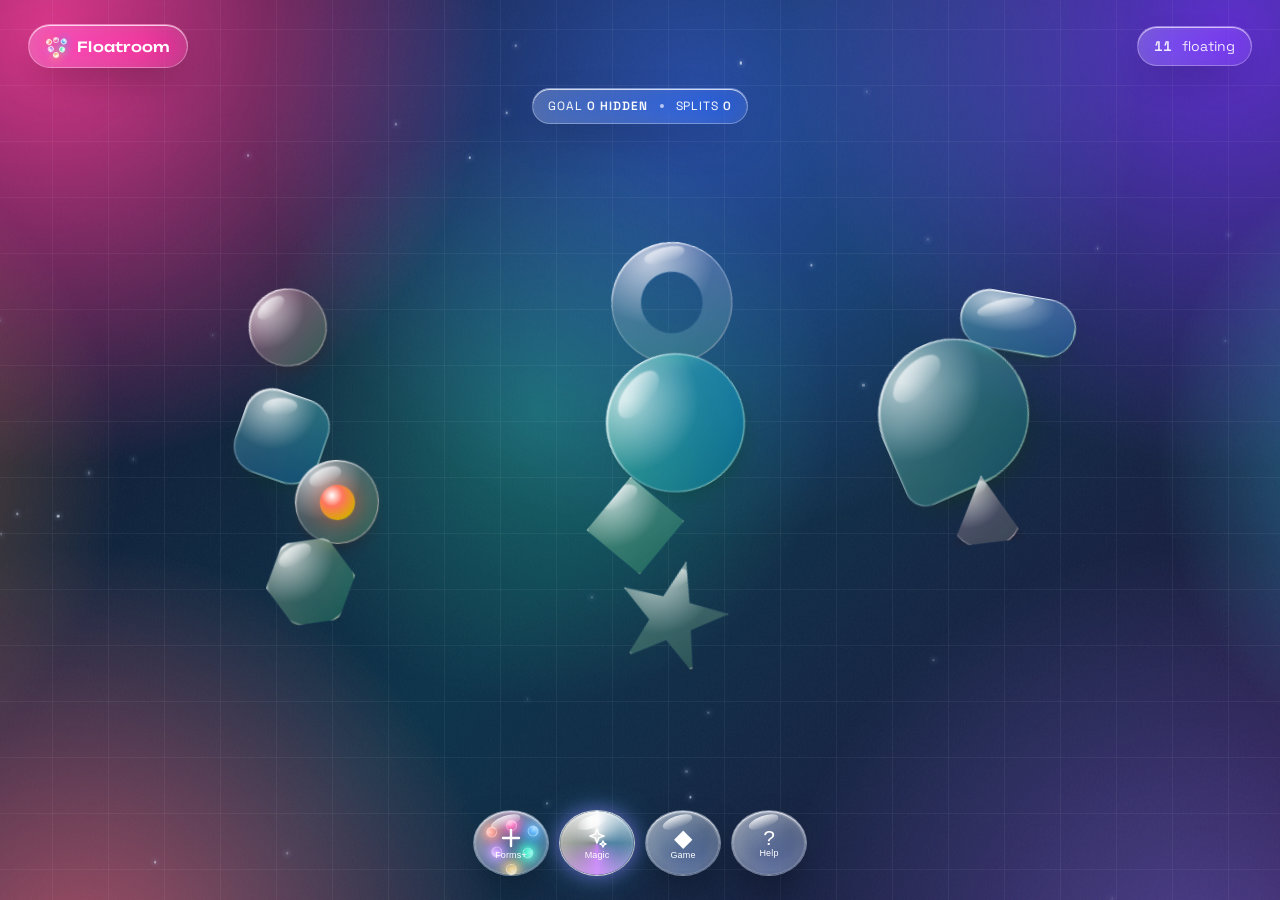
==== docs/index.html @ 6a8412ce "DVD" ====
<!doctype html>
<html lang="en">
<head>
  <meta charset="utf-8" />
  <meta name="viewport" content="width=device-width, initial-scale=1, maximum-scale=1, user-scalable=no, viewport-fit=cover" />
  <title>Floatroom — touch the floating glass</title>
  <meta name="description" content="A playful room full of floating liquid-glass objects. Drag, fling, pinch, hold to grow, double-tap to shrink." />
  <meta name="theme-color" content="#0c0620" />
  <link rel="preconnect" href="https://fonts.googleapis.com" />
  <link rel="preconnect" href="https://fonts.gstatic.com" crossorigin />
  <link href="https://fonts.googleapis.com/css2?family=Unbounded:wght@500;800&family=Space+Grotesk:wght@400;500;600&display=swap" rel="stylesheet" />
  <link rel="stylesheet" href="./style.css" />
</head>
<body>
  <div class="backdrop" aria-hidden="true">
    <div class="backdrop-world">
      <div class="aura a1"></div>
      <div class="aura a2"></div>
      <div class="aura a3"></div>
      <div class="aura a4"></div>
      <div class="aura a5"></div>
      <div class="aura a6"></div>
      <div class="aura a7"></div>
      <div class="aura a8"></div>
      <div class="backdrop-scene scene-aurora"></div>
      <div class="backdrop-scene scene-ocean"></div>
      <div class="backdrop-scene scene-sunset"></div>
      <div class="distant-lights"></div>
      <div class="grain"></div>
    </div>
    <div class="grid"></div>
  </div>

  <div id="map-world">
    <main id="room" aria-label="Room of floating glass objects"></main>
  </div>

  <header class="top">
    <div class="brand glass-ui">
      <span class="logo-orbit" aria-hidden="true">
        <i class="logo-dot"></i><i class="logo-dot"></i><i class="logo-dot"></i>
        <i class="logo-dot"></i><i class="logo-dot"></i><i class="logo-dot"></i>
      </span>
      Floatroom
    </div>
    <div class="right">
      <button id="tilt" class="tilt glass-ui" type="button" aria-pressed="false" hidden>
        <span class="level" aria-hidden="true"><i></i></span><span class="label">tilt</span>
      </button>
      <div class="count glass-ui"><b id="count">0</b> floating</div>
    </div>
  </header>

  <div id="game-score" class="game-score glass-ui" aria-live="polite" aria-atomic="true" hidden>
    <span>Points <b id="game-points">0</b></span>
    <i aria-hidden="true"></i>
    <span>Stones <b id="game-stones">0 / 100</b></span>
  </div>

  <div class="game-stats glass-ui" aria-live="polite" aria-atomic="true">
    <span>Goal <b>0 hidden</b></span>
    <i aria-hidden="true"></i>
    <span>Splits <b id="splits">0</b></span>
  </div>

  <div id="hint" class="hint hide" aria-live="polite">
    <span class="chip glass-ui">Bring matching forms together to split into four</span>
    <span class="chip glass-ui">Drag forces to move · select to pin or release</span>
  </div>

  <div class="dock">
    <div id="picker" class="picker glass-ui" role="dialog" aria-label="Choose a form or effect" hidden>
      <div class="picker-heading">
        <b id="picker-title">Choose a form</b>
        <button id="picker-close" class="picker-close" type="button" aria-label="Close picker">×</button>
      </div>
      <div id="picker-options" class="picker-options"></div>
      <p id="picker-hint" class="picker-hint">Drag a form into the room, or tap to add it.</p>
    </div>
    <div id="dock-actions" class="dock-actions">
      <button id="add" class="add glass-ui" type="button" aria-label="Choose forms" aria-expanded="false">
        <span class="orbit" aria-hidden="true">
          <span class="dot" style="--i:0"></span>
          <span class="dot" style="--i:1"></span>
          <span class="dot" style="--i:2"></span>
          <span class="dot" style="--i:3"></span>
          <span class="dot" style="--i:4"></span>
          <span class="dot" style="--i:5"></span>
        </span>
        <svg viewBox="0 0 24 24" width="24" height="24" aria-hidden="true"><path d="M12 4v16M4 12h16" fill="none" stroke="currentColor" stroke-width="2.4" stroke-linecap="round"/></svg>
        <span class="button-label">Forms+</span>
      </button>
      <button id="more" class="add glass-ui" type="button" aria-label="Show more controls" aria-expanded="false" aria-controls="magic-menu">
        <svg viewBox="0 0 24 24" width="24" height="24" aria-hidden="true"><path d="m12 3 1.8 5.2L19 10l-5.2 1.8L12 17l-1.8-5.2L5 10l5.2-1.8L12 3Zm6 12 .9 2.1L21 18l-2.1.9L18 21l-.9-2.1L15 18l2.1-.9L18 15Z" fill="none" stroke="currentColor" stroke-width="1.5" stroke-linejoin="round"/></svg>
        <span class="button-label">Magic</span>
      </button>
      <button id="game" class="add glass-ui game-button" type="button" aria-label="Start game" aria-pressed="false">
        <span class="button-plus" aria-hidden="true">◆</span>
        <span class="button-label" id="game-label">Game</span>
      </button>
      <button id="help-toggle" class="add glass-ui help-toggle" type="button" aria-label="Show help text" aria-pressed="false">
        <span class="button-plus" aria-hidden="true">?</span>
        <span class="button-label">Help</span>
      </button>
      <div id="magic-menu" class="magic-menu" hidden>
        <button id="elements" class="add glass-ui" type="button" aria-label="Choose a natural force">
          <span class="button-plus" aria-hidden="true">+</span>
          <span class="button-label">Elements</span>
        </button>
        <button id="light-effects" class="add glass-ui" type="button" aria-label="Choose a light effect">
          <span class="button-plus" aria-hidden="true">+</span>
          <span class="button-label">Light</span>
        </button>
        <button id="phenomena-effects" class="add glass-ui" type="button" aria-label="Choose a special effect">
          <span class="button-plus" aria-hidden="true">+</span>
          <span class="button-label">Effects</span>
        </button>
        <button id="draw-frame" class="add glass-ui" type="button" aria-label="Draw an object frame" aria-pressed="false">
          <svg viewBox="0 0 24 24" width="24" height="24" aria-hidden="true"><path d="m4 16.5 9.7-9.7a2.1 2.1 0 0 1 3 3L7 19.5 3.5 20.5 4 16.5Z M12.5 8.3l3.2 3.2" fill="none" stroke="currentColor" stroke-width="1.8" stroke-linecap="round" stroke-linejoin="round"/></svg>
          <span class="button-label">Frame</span>
        </button>
        <button id="clear-forms" class="add glass-ui" type="button" aria-label="Clear Objects">
          <svg viewBox="0 0 24 24" width="24" height="24" aria-hidden="true"><path d="M4 7h16M9 7V4h6v3m3 0-.8 13H6.8L6 7m4 3v6m4-6v6" fill="none" stroke="currentColor" stroke-width="1.8" stroke-linecap="round" stroke-linejoin="round"/></svg>
          <span class="button-label">Clear Objects</span>
        </button>
        <button id="clear-forces" class="add glass-ui" type="button" aria-label="Clear Forces">
          <svg viewBox="0 0 24 24" width="24" height="24" aria-hidden="true"><path d="M4 7h16M9 7V4h6v3m3 0-.8 13H6.8L6 7m4 3v6m4-6v6" fill="none" stroke="currentColor" stroke-width="1.8" stroke-linecap="round" stroke-linejoin="round"/></svg>
          <span class="button-label">Clear Forces</span>
        </button>
        <button id="clear-frames" class="add glass-ui" type="button" aria-label="Clear Frames">
          <svg viewBox="0 0 24 24" width="24" height="24" aria-hidden="true"><path d="M4 4h16v16H4zM9 4v3m6-3v3M9 17v3m6-3v3M4 9h3m10 0h3M4 15h3m10 0h3" fill="none" stroke="currentColor" stroke-width="1.6" stroke-linecap="round" stroke-linejoin="round"/></svg>
          <span class="button-label">Clear Frames</span>
        </button>
        <button id="advanced" class="add glass-ui" type="button" aria-label="Advanced controls">
          <svg viewBox="0 0 24 24" width="24" height="24" aria-hidden="true"><path d="M12 3v2m0 14v2M3 12h2m14 0h2M5.64 5.64l1.42 1.42m9.88 9.88 1.42 1.42m0-12.72-1.42 1.42m-9.88 9.88-1.42 1.42M15 12a3 3 0 1 1-6 0 3 3 0 0 1 6 0Z" fill="none" stroke="currentColor" stroke-width="1.7" stroke-linecap="round"/></svg>
          <span class="button-label">Advanced</span>
        </button>
        <button id="speed" class="add glass-ui" type="button" aria-label="Simulation speed 1 times" aria-pressed="false">
          <svg viewBox="0 0 24 24" width="24" height="24" aria-hidden="true"><path d="M4 5v14l11-7L4 5Zm12 0v14l5-3.2V8.2L16 5Z" fill="none" stroke="currentColor" stroke-width="1.8" stroke-linejoin="round"/></svg>
          <span class="button-label" id="speed-label">1×</span>
        </button>
      </div>
    </div>
  </div>

  <script src="./app.js"></script>
</body>
</html>
---- docs/style.css ----
*, *::before, *::after { box-sizing: border-box; margin: 0; padding: 0; }

html, body {
  height: 100%;
  overflow: hidden;
  background: linear-gradient(135deg, #110927, #073047 52%, #1d0c36);
  color: #fff;
  font-family: "Space Grotesk", system-ui, sans-serif;
  touch-action: none;
  overscroll-behavior: none;
  -webkit-user-select: none;
  user-select: none;
  -webkit-touch-callout: none;
  -webkit-tap-highlight-color: transparent;
}

#map-world {
  position: fixed; inset: 0; z-index: 1;
  width: 100vw; height: 100vh;
  transform-origin: 0 0;
  will-change: transform;
}

/* ---------- Backdrop: layered colour field for the glass to refract ---------- */
.backdrop { position: fixed; inset: 0; overflow: hidden; z-index: 0; pointer-events: none; animation: backdrop-color-drift 34s ease-in-out infinite alternate; }
@keyframes backdrop-color-drift {
  from { filter: hue-rotate(-8deg) saturate(1); }
  to { filter: hue-rotate(8deg) saturate(1.08); }
}

.backdrop-world {
  position: absolute; inset: -6%;
  transform: translate3d(0, 0, 0) scale(1.08);
  transform-origin: center;
  will-change: transform;
}

.aura {
  position: absolute;
  width: 70vmax; height: 70vmax;
  border-radius: 50%;
  mix-blend-mode: screen;
  opacity: .85;
}
.a1 { background: radial-gradient(circle, #ff3d9a 0, transparent 62%); top: -25vmax; left: -20vmax; }
.a2 { background: radial-gradient(circle, #3d6bff 0, transparent 62%); top: -20vmax; left: 25vw; opacity: .52; }
.a3 { background: radial-gradient(circle, #7a2dff 0, transparent 62%); top: -25vmax; right: -20vmax; opacity: .72; }
.a4 { background: radial-gradient(circle, #ff9a3d 0, transparent 60%); top: 18vh; left: -32vmax; width: 56vmax; height: 56vmax; opacity: .48; }
.a5 { background: radial-gradient(circle, #2dffc4 0, transparent 60%); top: 18vh; left: 25vw; width: 48vmax; height: 48vmax; opacity: .28; }
.a6 { background: radial-gradient(circle, #36d9ff 0, transparent 60%); top: 18vh; right: -30vmax; width: 54vmax; height: 54vmax; opacity: .58; }
.a7 { background: radial-gradient(circle, #ff5c73 0, transparent 60%); bottom: -32vmax; left: -18vmax; opacity: .64; }
.a8 { background: radial-gradient(circle, #8c7bff 0, transparent 60%); bottom: -32vmax; right: -18vmax; opacity: .42; }

.backdrop-scene {
  position: absolute; z-index: 1; inset: -12%;
  opacity: 0;
  filter: blur(30px) saturate(1.25);
  -webkit-backdrop-filter: blur(16px) saturate(1.4);
  backdrop-filter: blur(16px) saturate(1.4);
  transform: scale(1.06);
  transition: opacity 1.25s ease, filter 1.25s ease, transform 1.25s ease;
}
.backdrop-scene.scene-active { opacity: .76; filter: blur(5px) saturate(1.2); transform: scale(1); }
.scene-aurora {
  background:
    radial-gradient(ellipse at 18% 30%, rgba(53,255,207,.54), transparent 43%),
    radial-gradient(ellipse at 76% 24%, rgba(95,108,255,.62), transparent 46%),
    radial-gradient(ellipse at 63% 83%, rgba(208,72,255,.5), transparent 48%),
    linear-gradient(140deg, rgba(9,35,67,.62), rgba(31,12,74,.58));
}
.scene-ocean {
  background:
    radial-gradient(ellipse at 22% 24%, rgba(39,211,233,.58), transparent 46%),
    radial-gradient(ellipse at 80% 44%, rgba(52,108,255,.66), transparent 48%),
    radial-gradient(ellipse at 42% 88%, rgba(36,244,197,.4), transparent 44%),
    linear-gradient(145deg, rgba(5,48,74,.68), rgba(7,18,59,.62));
}
.scene-sunset {
  background:
    radial-gradient(ellipse at 18% 25%, rgba(255,106,132,.6), transparent 45%),
    radial-gradient(ellipse at 78% 32%, rgba(255,185,91,.58), transparent 46%),
    radial-gradient(ellipse at 54% 86%, rgba(152,74,255,.55), transparent 50%),
    linear-gradient(145deg, rgba(76,19,79,.62), rgba(13,23,66,.66));
}

.distant-lights { position: absolute; z-index: 2; inset: 0; pointer-events: none; }
.distant-light {
  position: absolute;
  width: var(--light-size); height: var(--light-size);
  border-radius: 50%;
  background: rgba(231,241,255,var(--light-alpha));
  box-shadow: 0 0 5px 1px rgba(184,213,255,.28);
  animation: distant-twinkle var(--twinkle-time) ease-in-out var(--twinkle-delay) infinite alternate;
}
@keyframes distant-twinkle {
  from { opacity: .35; transform: scale(.75); }
  to { opacity: 1; transform: scale(1.3); }
}

.grid {
  position: absolute; z-index: 2; inset: 0;
  background-image:
    repeating-linear-gradient(0deg, rgba(255,255,255,.05) 0 1px, transparent 1px 56px),
    repeating-linear-gradient(90deg, rgba(255,255,255,.05) 0 1px, transparent 1px 56px);
}

.grain {
  position: absolute; z-index: 3; inset: -50%; pointer-events: none;
  opacity: .09;
  mix-blend-mode: overlay;
  background-image: url("data:image/svg+xml;utf8,<svg xmlns='http://www.w3.org/2000/svg' width='160' height='160'><filter id='n'><feTurbulence type='fractalNoise' baseFrequency='.9' numOctaves='2'/></filter><rect width='100%' height='100%' filter='url(%23n)'/></svg>");
}

/* ---------- Room + objects ---------- */
#room { position: absolute; left: 0; top: 0; z-index: 1; cursor: grab; touch-action: none; }
#room.map-panning { cursor: grabbing; }
#room.map-zooming { cursor: zoom-in; }

.obj {
  position: absolute; left: 0; top: 0;
  will-change: transform;
  transform-origin: center;
  touch-action: none;
  cursor: grab;
}
.obj:active { cursor: grabbing; }
.game-stone {
  position: absolute; z-index: 2147483647; width: 50px; height: 50px; margin: -25px;
  display: grid; place-items: center;
  border: 2px solid rgba(255,255,255,.88); border-radius: 50%;
  background:
    radial-gradient(circle at 34% 27%, rgba(255,255,255,.9), transparent 20%),
    radial-gradient(circle, #f7c85f 0 24%, #e96845 25% 48%, #551d62 70%);
  box-shadow: 0 0 12px rgba(255,189,85,.92), 0 0 32px rgba(255,93,83,.58), inset 0 0 10px rgba(255,255,255,.62);
  color: #fff8d6; font-size: 22px; text-shadow: 0 0 8px #fff, 0 0 16px #ff982f;
  animation: target-stone-pulse 1.5s ease-in-out infinite alternate;
  pointer-events: none;
}
@keyframes target-stone-pulse {
  to { transform: scale(1.12); box-shadow: 0 0 20px rgba(255,189,85,1), 0 0 44px rgba(255,93,83,.82), inset 0 0 10px rgba(255,255,255,.72); }
}

/* halo that pulses while an object is being held to grow */
.obj::before {
  content: "";
  position: absolute; inset: -22%;
  border-radius: 50%;
  background: radial-gradient(circle, hsl(var(--h) 100% 72% / .65), transparent 66%);
  opacity: 0;
  transition: opacity .3s;
  pointer-events: none;
}
.obj.growing::before { opacity: 1; animation: halo .7s ease-in-out infinite alternate; }
@keyframes halo { from { transform: scale(.92); } to { transform: scale(1.08); } }

.wob { position: absolute; inset: 0; transition: opacity .4s, transform .4s; }
.wob.tap    { animation: jelly .55s cubic-bezier(.3,1.6,.5,1); }
.wob.shrink { animation: squeeze .5s cubic-bezier(.3,1.6,.5,1); }
.wob.boop   { animation: boop .35s ease-out; }
.obj.bye .wob { opacity: 0; transform: scale(.2); }

@keyframes jelly {
  0% { transform: scale(1, 1); } 30% { transform: scale(1.16, .86); }
  55% { transform: scale(.92, 1.08); } 75% { transform: scale(1.04, .97); } 100% { transform: scale(1, 1); }
}
@keyframes squeeze {
  0% { transform: scale(1.25); } 40% { transform: scale(.85, 1.1); } 100% { transform: scale(1); }
}
@keyframes boop {
  0% { transform: scale(1); } 40% { transform: scale(.93, 1.06); } 100% { transform: scale(1); }
}

/* The liquid glass material */
.glass {
  position: absolute; inset: 0;
  border-radius: 50%;
  background:
    radial-gradient(90% 90% at 28% 18%, rgba(255,255,255,.62), transparent 58%),
    linear-gradient(145deg, hsl(var(--h) 88% 82% / .34), hsl(calc(var(--h) + 50) 84% 58% / .18));
  -webkit-backdrop-filter: blur(6px) saturate(160%);
  backdrop-filter: blur(6px) saturate(160%);
  box-shadow:
    inset 0 0 0 1px rgba(255,255,255,.36),
    inset 0 1px 0 rgba(255,255,255,.72),
    0 14px 30px -18px hsl(var(--h) 90% 12% / .7);
}

#room.dense .glass {
  -webkit-backdrop-filter: none;
  backdrop-filter: none;
  box-shadow: inset 0 0 0 1px rgba(255,255,255,.36), inset 0 1px 0 rgba(255,255,255,.72);
}
body.dense .backdrop { animation: none; }
.dense .blob, .dense .pearl .core { animation: none; }
.dense .obj:not(.growing)::before { display: none; }
.dense .glass::after { filter: none; opacity: .55; }
.dense .obj { will-change: auto; }
.dense .dvd-object .glass::after { animation: none; }
.crowded .glass::before { display: none; }
.crowded .glass::after { opacity: .35; }
.crowded .glass { box-shadow: none; }
.crowded .wob { transition: none; }
.overloaded .obj { contain: layout paint style; }
.overloaded .glass::before, .overloaded .glass::after { display: none; }
.overloaded .glass {
  background: linear-gradient(145deg, hsl(var(--h) 82% 78% / .82), hsl(calc(var(--h) + 50) 78% 48% / .72));
  border-radius: 50%;
  clip-path: none;
  mask: none;
  -webkit-mask: none;
  box-shadow: none;
}

/* bright gradient rim */
.glass::before {
  content: "";
  position: absolute; inset: 0;
  border-radius: inherit;
  padding: 1.5px;
  background: linear-gradient(135deg, rgba(255,255,255,.95), rgba(255,255,255,.08) 35%, transparent 55%, hsl(var(--h) 100% 88% / .9));
  -webkit-mask: linear-gradient(#000 0 0) content-box, linear-gradient(#000 0 0);
  -webkit-mask-composite: xor;
  mask: linear-gradient(#000 0 0) content-box, linear-gradient(#000 0 0);
  mask-composite: exclude;
  pointer-events: none;
}

/* specular highlight */
.glass::after {
  content: "";
  position: absolute;
  top: 9%; left: 17%;
  width: 40%; height: 20%;
  border-radius: 50%;
  background: linear-gradient(to bottom, rgba(255,255,255,.9), rgba(255,255,255,0));
  transform: rotate(-22deg);
  filter: blur(.6px);
  opacity: .75;
  pointer-events: none;
}

.ring {
  -webkit-mask: radial-gradient(circle, transparent 35%, #000 36.5%);
  mask: radial-gradient(circle, transparent 35%, #000 36.5%);
}
.ring::after { top: 6%; left: 22%; width: 34%; height: 12%; }
.squircle { border-radius: 32%; }
.capsule  { border-radius: 999px; }
.capsule::after { top: 12%; left: 12%; width: 50%; height: 28%; }
.drop     { border-radius: 50% 50% 50% 14%; }
.diamond  { clip-path: polygon(50% 0, 100% 50%, 50% 100%, 0 50%); }
.triangle { clip-path: polygon(50% 0, 100% 92%, 0 92%); }
.hexagon  { clip-path: polygon(25% 4%, 75% 4%, 100% 50%, 75% 96%, 25% 96%, 0 50%); }
.star     { clip-path: polygon(50% 0, 62% 35%, 98% 36%, 69% 58%, 80% 94%, 50% 72%, 20% 94%, 31% 58%, 2% 36%, 38% 35%); }
.moon     { clip-path: polygon(72% 4%, 57% 13%, 45% 28%, 40% 47%, 44% 67%, 56% 84%, 73% 96%, 51% 92%, 32% 82%, 18% 65%, 12% 45%, 17% 26%, 31% 11%, 50% 3%); }
.flower   { clip-path: polygon(50% 0, 63% 20%, 86% 12%, 82% 38%, 100% 50%, 82% 63%, 88% 88%, 62% 81%, 50% 100%, 38% 81%, 12% 88%, 18% 62%, 0 50%, 18% 38%, 12% 12%, 38% 20%); }
.shield   { clip-path: polygon(50% 0, 94% 16%, 88% 63%, 50% 100%, 12% 63%, 6% 16%); }
.cone     { clip-path: polygon(50% 0, 94% 88%, 6% 88%); border-radius: 50% 50% 20% 20%; }
.cross    { clip-path: polygon(35% 0, 65% 0, 65% 35%, 100% 35%, 100% 65%, 65% 65%, 65% 100%, 35% 100%, 35% 65%, 0 65%, 0 35%, 35% 35%); }
.blob     { animation: morph 9s ease-in-out infinite; }
@keyframes morph {
  0%, 100% { border-radius: 62% 38% 46% 54% / 49% 61% 39% 51%; }
  33%      { border-radius: 40% 60% 66% 34% / 58% 37% 63% 42%; }
  66%      { border-radius: 54% 46% 36% 64% / 38% 55% 45% 62%; }
}

.pearl .core {
  position: absolute; inset: 29%;
  border-radius: 50%;
  background: radial-gradient(circle at 35% 30%, #fff 0, hsl(var(--h) 100% 68%) 32%, hsl(calc(var(--h) + 40) 100% 42%) 78%);
  box-shadow: 0 0 30px hsl(var(--h) 100% 60% / .85);
  animation: breathe 3.2s ease-in-out infinite;
}
@keyframes breathe { 50% { transform: scale(1.14); } }

.dvd-object .glass {
  border-radius: 12%;
  clip-path: none;
  mask: none;
  -webkit-mask: none;
  background:
    linear-gradient(145deg, rgba(255,255,255,.32), rgba(89,214,255,.08) 48%, rgba(129,91,255,.28)),
    rgba(13,20,48,.7);
  box-shadow: inset 0 0 0 1px rgba(221,248,255,.72), 0 0 18px rgba(99,221,255,.5);
}
.dvd-label {
  position: absolute; inset: 0; z-index: 1;
  display: grid; place-items: center;
  color: #edfcff;
  font: 800 19px/1 "Unbounded", sans-serif;
  letter-spacing: .12em;
  text-shadow: 0 0 5px #fff, 0 0 13px #5ce8ff, 0 0 24px #b56dff;
  pointer-events: none;
}
.dvd-object .glass::after {
  top: 0; left: 0; width: 100%; height: 100%;
  border-radius: inherit;
  transform: none;
  filter: none;
  opacity: .62;
  background:
    repeating-linear-gradient(0deg, transparent 0 3px, rgba(205,246,255,.12) 4px, transparent 5px),
    linear-gradient(0deg, transparent 0 46%, rgba(255,255,255,.56) 49%, rgba(109,239,255,.42) 51%, transparent 55%);
  animation: vhs-track 2.7s steps(1, end) infinite;
}
@keyframes vhs-track {
  0%, 18% { background-position: 0 0, 0 -100%; opacity: .18; }
  19%, 24% { background-position: 0 0, 0 0; opacity: .86; }
  25%, 69% { background-position: 0 0, 0 100%; opacity: .24; }
  70%, 74% { background-position: 0 0, 0 0; opacity: .72; }
  75%, 100% { background-position: 0 0, 0 -100%; opacity: .18; }
}

.ripple {
  position: fixed; left: 0; top: 0; z-index: 1;
  width: var(--s); height: var(--s);
  margin: calc(var(--s) / -2) 0 0 calc(var(--s) / -2);
  border-radius: 50%;
  border: 2px solid rgba(255,255,255,.85);
  box-shadow: 0 0 24px rgba(255,255,255,.4), inset 0 0 24px rgba(255,255,255,.3);
  pointer-events: none;
  animation: ripple .65s ease-out forwards;
}
@keyframes ripple { from { transform: scale(.6); opacity: 1; } to { transform: scale(1.6); opacity: 0; } }

/* ---------- UI chrome ---------- */
.glass-ui {
  background: linear-gradient(135deg, rgba(255,255,255,.24), rgba(255,255,255,.06));
  -webkit-backdrop-filter: blur(18px) saturate(180%);
  backdrop-filter: blur(18px) saturate(180%);
  border: 1px solid rgba(255,255,255,.32);
  box-shadow:
    inset 0 1px 0 rgba(255,255,255,.75),
    inset 0 -10px 22px rgba(255,255,255,.05),
    0 16px 40px -14px rgba(0,0,0,.55);
}

.top {
  position: fixed; z-index: 3;
  top: calc(16px + env(safe-area-inset-top)); left: 16px; right: 16px;
  display: flex; justify-content: space-between; align-items: center;
  pointer-events: none;
}
.brand, .count {
  display: inline-flex; align-items: center; gap: 10px;
  padding: 10px 16px;
  border-radius: 999px;
  font-size: 14px;
}
.brand { font-family: "Unbounded", sans-serif; font-weight: 500; letter-spacing: .02em; }
.count { font-variant-numeric: tabular-nums; opacity: .9; }
.count b { font-weight: 600; }
.right { display: flex; align-items: center; gap: 8px; pointer-events: auto; }
.game-stats {
  position: fixed; z-index: 3;
  top: calc(72px + env(safe-area-inset-top)); left: 50%;
  transform: translateX(-50%);
  display: flex; align-items: center; gap: 12px;
  padding: 9px 15px;
  border-radius: 999px;
  font-size: 12px;
  text-transform: uppercase;
  letter-spacing: .08em;
  white-space: nowrap;
}
.game-stats b { font-weight: 600; }
.game-stats i { width: 4px; height: 4px; border-radius: 50%; background: rgba(255,255,255,.65); }
.game-score {
  position: fixed; z-index: 3;
  top: calc(112px + env(safe-area-inset-top)); left: 50%;
  transform: translateX(-50%);
  display: flex; align-items: center; gap: 12px;
  padding: 9px 15px; border-radius: 999px;
  font-size: 12px; text-transform: uppercase; letter-spacing: .08em; white-space: nowrap;
}
.game-score[hidden] { display: none; }
.game-score i { width: 4px; height: 4px; border-radius: 50%; background: rgba(255,255,255,.65); }
.game-score b { font-variant-numeric: tabular-nums; }
.help-toggle .button-plus { font-size: 21px; line-height: .95; }
body.help-hidden .hint { display: none; }
.logo-orbit { position: relative; display: inline-block; width: 22px; height: 22px; flex: none; }
.logo-dot {
  position: absolute; left: 50%; top: 50%; width: 6px; height: 6px; margin: -3px;
  border: 1px solid rgba(255,255,255,.7); border-radius: 50%;
  transform: rotate(var(--logo-angle)) translateY(calc(0px - var(--logo-radius)));
  animation: logo-orbit var(--logo-time) linear var(--logo-delay) infinite;
  background: radial-gradient(circle at 35% 30%, #fff, var(--logo-color) 55%, transparent);
  box-shadow: 0 0 8px var(--logo-color), inset 0 1px 1px rgba(255,255,255,.9);
}
.logo-dot:nth-child(1) { --logo-color:#ff3d9a; --logo-angle:0deg; --logo-radius:6px; --logo-time:2.1s; --logo-delay:-.4s; }
.logo-dot:nth-child(2) { --logo-color:#3d9bff; --logo-angle:60deg; --logo-radius:9px; --logo-time:3.6s; --logo-delay:-2s; }
.logo-dot:nth-child(3) { --logo-color:#2dffc4; --logo-angle:120deg; --logo-radius:7px; --logo-time:1.7s; --logo-delay:-.9s; }
.logo-dot:nth-child(4) { --logo-color:#ffcb57; --logo-angle:180deg; --logo-radius:9px; --logo-time:2.1s; --logo-delay:-1.2s; }
.logo-dot:nth-child(5) { --logo-color:#ad7bff; --logo-angle:240deg; --logo-radius:6px; --logo-time:3.6s; --logo-delay:-1.4s; }
.logo-dot:nth-child(6) { --logo-color:#ff765e; --logo-angle:300deg; --logo-radius:8px; --logo-time:1.7s; --logo-delay:-.6s; }
@keyframes logo-orbit {
  from { transform: rotate(var(--logo-angle)) translateY(calc(0px - var(--logo-radius))); }
  to { transform: rotate(calc(var(--logo-angle) + 360deg)) translateY(calc(0px - var(--logo-radius))); }
}

.hint {
  position: fixed; z-index: 3;
  left: 50%; bottom: calc(138px + env(safe-area-inset-bottom));
  transform: translateX(-50%);
  width: max-content; max-width: 94vw;
  display: flex; flex-wrap: wrap; justify-content: center; gap: 8px;
  pointer-events: none;
  transition: opacity .8s, transform .8s;
}
.hint.hide { opacity: 0; transform: translateX(-50%) translateY(12px); }
.chip { padding: 8px 13px; border-radius: 999px; font-size: 13px; white-space: nowrap; }

@media (max-width: 480px) {
  .top { top: calc(10px + env(safe-area-inset-top)); left: 10px; right: 10px; }
  .brand, .count { padding: 9px 11px; font-size: 12px; }
  .brand { gap: 7px; }
  .right { display: flex; gap: 6px; }
  .game-stats { top: calc(62px + env(safe-area-inset-top)); }
  .game-score { top: calc(106px + env(safe-area-inset-top)); }
  .hint { bottom: calc(126px + env(safe-area-inset-bottom)); gap: 6px; }
  .chip { padding: 7px 10px; font-size: 11px; }
}

.picker {
  position: absolute; z-index: 5;
  left: 50%; bottom: calc(100% + 14px);
  width: min(92vw, 440px);
  max-height: min(54vh, 430px);
  padding: 14px;
  border-radius: 22px;
  transform: translateX(-50%);
  overflow: auto;
  pointer-events: auto;
}
.picker[hidden] { display: none; }
.picker-heading { display: flex; align-items: center; justify-content: space-between; margin-bottom: 10px; }
.picker-heading b { font-size: 13px; letter-spacing: .08em; text-transform: uppercase; }
.picker-close {
  width: 30px; height: 30px;
  border: 1px solid rgba(255,255,255,.28); border-radius: 50%;
  color: #fff; background: rgba(255,255,255,.1);
  font: inherit; font-size: 20px; line-height: 1;
}
.picker-options { display: grid; grid-template-columns: repeat(4, minmax(0, 1fr)); gap: 7px; }
.picker-action {
  grid-column: 1 / -1;
  min-height: 42px;
  border: 1px solid rgba(255,255,255,.2);
  border-radius: 12px;
  color: #fff;
  background: rgba(255,255,255,.1);
  font: inherit;
  cursor: pointer;
}
.picker-action:hover, .picker-action:focus-visible { outline: none; background: rgba(255,255,255,.18); }
.picker-option {
  min-width: 0; min-height: 56px;
  display: flex; align-items: center; justify-content: flex-start; gap: 8px;
  padding: 7px;
  border: 1px solid rgba(255,255,255,.16); border-radius: 12px;
  color: #fff; background: rgba(255,255,255,.07);
  font: inherit; font-size: 11px; text-align: left;
  cursor: pointer;
}
.picker-option:hover, .picker-option:focus-visible { outline: none; border-color: var(--option-color); background: rgba(255,255,255,.14); }
.picker-option.form-drag-source { opacity: .35; }
.form-option { flex-direction: column; justify-content: center; gap: 5px; }
.form-sample {
  position: relative; inset: auto;
  width: 28px; height: 28px; flex: none;
  --h: 300;
  background: radial-gradient(circle at 35% 25%, rgba(255,255,255,.82), var(--option-color) 56%, rgba(255,255,255,.12));
  box-shadow: inset 0 0 0 1px rgba(255,255,255,.45), 0 3px 12px color-mix(in srgb, var(--option-color), transparent 50%);
}
.form-sample::before, .form-sample::after { display: none; }
.form-option > span:last-child { overflow: hidden; max-width: 100%; text-overflow: ellipsis; white-space: nowrap; }
.form-drag-preview {
  position: fixed; z-index: 20; left: 0; top: 0;
  width: 62px; height: 62px;
  transform: translate(-50%, -50%) scale(.92);
  pointer-events: none;
  box-shadow: 0 0 28px hsl(var(--h) 100% 75% / .72), inset 0 0 0 1px rgba(255,255,255,.52);
}
.effect-icon { display: grid; width: 24px; height: 24px; flex: none; place-items: center; border-radius: 50%; color: var(--option-color); background: color-mix(in srgb, var(--option-color), transparent 84%); font-size: 16px; }
.advanced-option { flex-direction: column; justify-content: center; gap: 6px; text-align: center; }
.advanced-option .effect-icon { width: 30px; height: 30px; font-size: 19px; }
.picker-hint { margin-top: 10px; color: rgba(255,255,255,.7); font-size: 11px; }

.dock {
  position: fixed; z-index: 4;
  left: 50%; bottom: calc(24px + env(safe-area-inset-bottom));
  transform: translateX(-50%);
  width: min(98vw, 600px);
  pointer-events: none;
}
.dock-actions { display: flex; justify-content: center; align-items: center; gap: 9px; }
.magic-menu {
  position: absolute; left: 50%; bottom: calc(100% + 12px);
  width: min(94vw, 520px);
  padding: 12px;
  display: grid; grid-template-columns: repeat(4, minmax(0, 1fr)); justify-items: center; gap: 8px;
  border: 1px solid rgba(255,255,255,.26); border-radius: 22px;
  background: linear-gradient(135deg, rgba(42,35,81,.84), rgba(11,28,54,.8));
  -webkit-backdrop-filter: blur(20px) saturate(165%);
  backdrop-filter: blur(20px) saturate(165%);
  box-shadow: 0 18px 48px rgba(0,0,0,.38), inset 0 1px 0 rgba(255,255,255,.24);
  transform: translateX(-50%);
  pointer-events: auto;
}
.magic-menu[hidden] { display: none; }
.dock-actions.controls-open #more { box-shadow: 0 0 18px rgba(152,112,255,.55), 0 0 34px rgba(70,218,255,.3), inset 0 0 16px rgba(255,255,255,.16); }
.add {
  position: relative; isolation: isolate; overflow: hidden;
  width: min(100%, 68px); height: 62px; flex: none;
  border-radius: 50%;
  display: flex; flex-direction: column; align-items: center; justify-content: center; gap: 1px;
  color: #fff;
  pointer-events: auto;
  cursor: pointer;
  transition: transform .25s cubic-bezier(.3,1.6,.5,1);
}
.add::before {
  content: "";
  position: absolute; z-index: 2; inset: 0;
  border-radius: inherit;
  background:
    linear-gradient(145deg, rgba(255,255,255,.24), rgba(255,255,255,.07) 52%, rgba(180,205,255,.16)),
    radial-gradient(circle at 50% 100%, rgba(61,107,255,.1), transparent 70%);
  -webkit-backdrop-filter: blur(5px) saturate(145%);
  backdrop-filter: blur(5px) saturate(145%);
  box-shadow: inset 0 1px 2px rgba(255,255,255,.48), inset 0 -8px 14px rgba(255,255,255,.07);
  border: 1px solid rgba(255,255,255,.24);
  pointer-events: none;
}
.add::after {
  content: ""; position: absolute; z-index: 3; top: 8%; left: 21%; width: 42%; height: 18%;
  border-radius: 50%; transform: rotate(-20deg);
  background: linear-gradient(to bottom, rgba(255,255,255,.8), transparent);
  pointer-events: none;
}
.add:hover { transform: scale(1.06); }
.add:active { transform: scale(.88); }
.add:focus-visible { outline: 2px solid #fff; outline-offset: 6px; }
.add svg, .button-plus, .button-label { position: relative; z-index: 4; pointer-events: none; }
.add svg { filter: drop-shadow(0 2px 6px rgba(0,0,0,.35)); }
.button-plus { font-size: 24px; font-weight: 400; line-height: 1; }
.button-label { display: block; max-width: 100%; padding: 0 2px; overflow: visible; font-size: 9px; line-height: 1.05; letter-spacing: .015em; text-align: center; }

#more {
  border-color: rgba(255,255,255,.72);
  box-shadow: 0 0 18px rgba(152,112,255,.55), 0 0 34px rgba(70,218,255,.3), inset 0 0 16px rgba(255,255,255,.16);
}
#more::before {
  border: 1px solid transparent;
  background:
    linear-gradient(145deg, rgba(255,255,255,.24), rgba(255,255,255,.07) 52%, rgba(180,205,255,.16)) padding-box,
    conic-gradient(from 0deg, rgba(255,255,255,.96), rgba(76,229,255,.22), rgba(211,133,255,.95), rgba(255,220,135,.3), rgba(255,255,255,.96)) border-box;
}
#more::after { background: linear-gradient(105deg, transparent, rgba(255,255,255,.9), transparent); animation: magic-sheen 3.4s ease-in-out infinite; }
#more:hover { filter: brightness(1.2); }
#more svg, #more .button-label { animation: magic-float 3.2s ease-in-out infinite; }
@keyframes magic-float { 0%,100% { transform: translateY(0); } 50% { transform: translateY(-3px); } }
@keyframes magic-sheen { 0%,20% { left: -45%; opacity: 0; } 45% { opacity: .9; } 75%,100% { left: 110%; opacity: 0; } }

.orbit {
  position: absolute; inset: 0; z-index: 1;
  pointer-events: none;
}
.dot {
  position: absolute; left: 50%; top: 50%;
  width: 11px; height: 11px; margin: -5.5px;
  border-radius: 50%;
  transform: rotate(var(--orbit-angle)) translateY(calc(0px - var(--orbit-radius)));
  animation: orbit-dot var(--orbit-time) linear var(--orbit-delay) infinite;
  background: radial-gradient(circle at 35% 30%, #fff 0, var(--c) 45%, transparent 100%);
  box-shadow: 0 0 10px var(--c), 0 0 20px var(--c), inset 0 1px 1px rgba(255,255,255,.9);
  border: 1px solid rgba(255,255,255,.6);
}
.dot:nth-child(1) { --c: #ff3d9a; --orbit-time: 2.1s; --orbit-delay: -.4s; --orbit-angle: 0deg; --orbit-radius: 18px; }
.dot:nth-child(2) { --c: #3d9bff; --orbit-time: 3.6s; --orbit-delay: -2s; --orbit-angle: 60deg; --orbit-radius: 25px; }
.dot:nth-child(3) { --c: #2dffc4; --orbit-time: 1.7s; --orbit-delay: -.9s; --orbit-angle: 120deg; --orbit-radius: 19px; }
.dot:nth-child(4) { --c: #ffcb57; --orbit-time: 2.1s; --orbit-delay: -3.2s; --orbit-angle: 180deg; --orbit-radius: 26px; }
.dot:nth-child(5) { --c: #ad7bff; --orbit-time: 3.6s; --orbit-delay: -1.4s; --orbit-angle: 240deg; --orbit-radius: 17px; }
.dot:nth-child(6) { --c: #ff765e; --orbit-time: 1.7s; --orbit-delay: -1.1s; --orbit-angle: 300deg; --orbit-radius: 23px; }
@keyframes orbit-dot {
  from { transform: rotate(var(--orbit-angle)) translateY(calc(0px - var(--orbit-radius))); }
  to { transform: rotate(calc(var(--orbit-angle) + 360deg)) translateY(calc(0px - var(--orbit-radius))); }
}

.placing { cursor: crosshair; }
.drawing-frame { cursor: crosshair; }
.boundary-frame {
  position: absolute; z-index: 0;
  border: 1.5px solid rgba(216,235,255,.78);
  border-radius: 18px;
  background: linear-gradient(135deg, rgba(176,204,255,.045), rgba(160,124,255,.025));
  box-shadow: inset 0 0 24px rgba(171,202,255,.08), 0 0 18px rgba(177,206,255,.12);
  pointer-events: none;
}
.boundary-frame::before {
  content: "";
  position: absolute; inset: -7px;
  border: 1px solid rgba(211,230,255,.2);
  border-radius: 22px;
}
.spawn-marker {
  position: absolute; z-index: 1100; width: 20px; height: 20px; margin: -10px;
  border: 1px solid rgba(255,255,255,.88); border-radius: 50%;
  box-shadow: 0 0 12px rgba(182,222,255,.78), 0 0 28px rgba(159,177,255,.45);
  pointer-events: none;
}
.spawn-marker::before, .spawn-marker::after {
  content: ""; position: absolute; left: 50%; top: 50%; background: rgba(255,255,255,.9);
  transform: translate(-50%, -50%);
}
.spawn-marker::before { width: 30px; height: 1px; }
.spawn-marker::after { width: 1px; height: 30px; }
.choosing-spawn { cursor: crosshair; }
.choosing-recurring-spawn { cursor: crosshair; }
.recurring-spawn-point {
  position: absolute; z-index: 1101; left: 0; top: 0; width: 30px; height: 30px; margin: -15px;
  display: grid; place-items: center; border: 1px solid rgba(220,255,244,.9); border-radius: 50%;
  color: #edfff9; background: radial-gradient(circle, rgba(81,255,202,.48), rgba(58,185,255,.12) 68%, transparent 72%);
  box-shadow: 0 0 12px rgba(86,255,207,.8), 0 0 32px rgba(73,196,255,.48), inset 0 0 9px rgba(255,255,255,.64);
  font: 500 19px/1 "Space Grotesk", sans-serif; cursor: pointer; touch-action: manipulation;
}
.recurring-spawn-point::before {
  content: ""; position: absolute; inset: -7px; border: 1px solid rgba(191,255,239,.4); border-radius: inherit;
  box-shadow: 0 0 12px rgba(86,255,207,.42), 0 0 28px rgba(73,196,255,.28);
  animation: recurring-pulse 2.4s ease-in-out infinite alternate;
}
.recurring-spawn-point.spawn-paused { filter: grayscale(.8); opacity: .55; }
.recurring-spawn-point.spawn-paused::before { animation-play-state: paused; }
.recurring-spawn-point:focus-visible { outline: 2px solid #fff; outline-offset: 5px; }
@keyframes recurring-pulse { to { transform: scale(1.16); box-shadow: 0 0 19px rgba(86,255,207,.95), 0 0 42px rgba(73,196,255,.64), inset 0 0 9px rgba(255,255,255,.64); } }
.frame-preview { z-index: 1100; border-style: dashed; border-color: rgba(255,255,255,.94); }
.field {
  position: absolute; z-index: 1000;
  width: 56px; height: 56px; margin: -28px;
  display: grid; place-items: center;
  border: 1px solid color-mix(in srgb, var(--field-color), white 40%);
  border-radius: 50%;
  color: var(--field-color);
  background: radial-gradient(circle, color-mix(in srgb, var(--field-color), transparent 78%), transparent 72%);
  box-shadow: 0 0 28px color-mix(in srgb, var(--field-color), transparent 54%), inset 0 0 14px color-mix(in srgb, var(--field-color), transparent 75%);
  pointer-events: auto;
  cursor: grab;
  touch-action: none;
  animation: field-pulse 2.8s ease-in-out infinite alternate;
}
.field::before {
  content: ""; position: absolute; left: 50%; top: 50%;
  width: calc(var(--force-radius, 190px) + var(--force-radius, 190px));
  height: calc(var(--force-radius, 190px) + var(--force-radius, 190px));
  transform: translate(-50%, -50%);
  border: 1px solid color-mix(in srgb, var(--field-color), transparent 76%);
  border-radius: 50%;
}
.field-laser::before {
  width: 150px; height: 3px; border: 0; border-radius: 99px;
  background: var(--field-color);
  box-shadow: 0 0 10px var(--field-color), 0 0 24px var(--field-color);
  transform: translateY(-50%) rotate(var(--beam-angle));
  transform-origin: left center;
}
.field-laser::before { left: 50%; top: 50%; }
.field span { position: relative; z-index: 1; font-size: 23px; line-height: 1; text-shadow: 0 0 14px var(--field-color); }
.field-pinned { cursor: pointer; animation-play-state: paused; box-shadow: 0 0 0 3px rgba(255,255,255,.34), 0 0 28px color-mix(in srgb, var(--field-color), transparent 48%); }
.field-pinned::after {
  content: "PIN";
  position: absolute; right: -12px; top: -12px;
  padding: 2px 5px; border: 1px solid rgba(255,255,255,.42); border-radius: 99px;
  color: #fff; background: rgba(18,12,42,.82);
  font: 600 8px/1.4 "Space Grotesk", sans-serif; letter-spacing: .08em;
}
.field-dragging { cursor: grabbing; animation-play-state: paused; }
.field-sand, .field-fire, .field-laser { --field-glow: 1; }
.obj.force-glow .glass {
  box-shadow:
    inset 0 0 0 1px rgba(255,255,255,.42),
    inset 0 1px 0 rgba(255,255,255,.78),
    0 0 calc(8px + 20px * var(--glow-strength, 0)) hsl(var(--h) 100% 72% / calc(.18 + .34 * var(--glow-strength, 0)));
  filter: brightness(calc(1 + .12 * var(--glow-strength, 0)));
}
.obj-exploding .glass { animation: object-explode .45s ease-out forwards; }
@keyframes object-explode {
  35% { filter: brightness(2.2); box-shadow: 0 0 45px hsl(var(--h) 100% 75% / .9); }
  100% { opacity: 0; transform: scale(1.55); }
}
.field-sand { border-style: dashed; }
.field-water { animation-duration: 1.8s; }
.field-fire { box-shadow: 0 0 35px color-mix(in srgb, var(--field-color), transparent 38%); }
.field-laser { border-radius: 14px; }
.field-sunlight { border-width: 2px; }
.field-magnetlight::before { inset: -24px; border-style: dotted; }
.field-wave::before { border-style: dashed; animation: wave-ring 1.8s ease-out infinite; }
.field-blackhole { background: radial-gradient(circle, #070411 8%, #54217b 26%, transparent 72%); }
.field-lightning::before { border-style: dotted; animation: lightning-flash .28s steps(2, end) infinite; }
.field-ice { background: radial-gradient(circle, rgba(223,251,255,.52), rgba(88,217,255,.14) 58%, transparent 74%); }
.field-burst { animation: field-burst .35s ease-out; }
@keyframes field-pulse { to { transform: scale(1.08); opacity: .72; } }
@keyframes field-burst { to { transform: scale(1.8); opacity: 0; } }
@keyframes wave-ring { 50% { opacity: .38; transform: translate(-50%, -50%) scale(1.08); } }
@keyframes lightning-flash { 50% { opacity: .25; } }

@keyframes spin { to { transform: rotate(360deg); } }

@media (max-width: 480px) {
  .dock { bottom: calc(14px + env(safe-area-inset-bottom)); width: min(98vw, 390px); }
  .dock-actions { gap: 7px; }
  .add { width: min(100%, 56px); height: 52px; }
  .add svg { width: 20px; height: 20px; }
  .button-label { font-size: 8px; letter-spacing: 0; }
  .picker { width: min(94vw, 420px); padding: 11px; }
  .picker-options { gap: 5px; }
  .picker-option { min-height: 52px; padding: 5px; font-size: 10px; }
  .form-sample { width: 25px; height: 25px; }
  .hint { bottom: calc(142px + env(safe-area-inset-bottom)); }
}

@media (min-width: 900px) {
  .top { top: calc(24px + env(safe-area-inset-top)); left: 28px; right: 28px; }
  .game-stats { top: calc(88px + env(safe-area-inset-top)); }
  .game-score { top: calc(136px + env(safe-area-inset-top)); }
  .dock { bottom: calc(24px + env(safe-area-inset-bottom)); width: min(600px, 96vw); }
  .dock-actions { gap: 10px; }
  .magic-menu { width: min(94vw, 600px); grid-template-columns: repeat(5, minmax(0, 1fr)); }
  .add { width: min(100%, 76px); height: 66px; }
  .button-label { font-size: 9px; }
  .picker { width: min(520px, 42vw); max-height: min(62vh, 560px); padding: 18px; }
  .picker-option { min-height: 64px; font-size: 12px; }
  .form-sample { width: 32px; height: 32px; }
}

@media (prefers-reduced-motion: reduce) {
  .backdrop, .blob, .pearl .core, .orbit, .dot, .logo-dot, .field, .game-stone, .distant-light, #more::after, #more svg, #more .button-label, .recurring-spawn-point::before, .dvd-object .glass::after { animation: none; }
  .backdrop-scene { transition: none; }
}
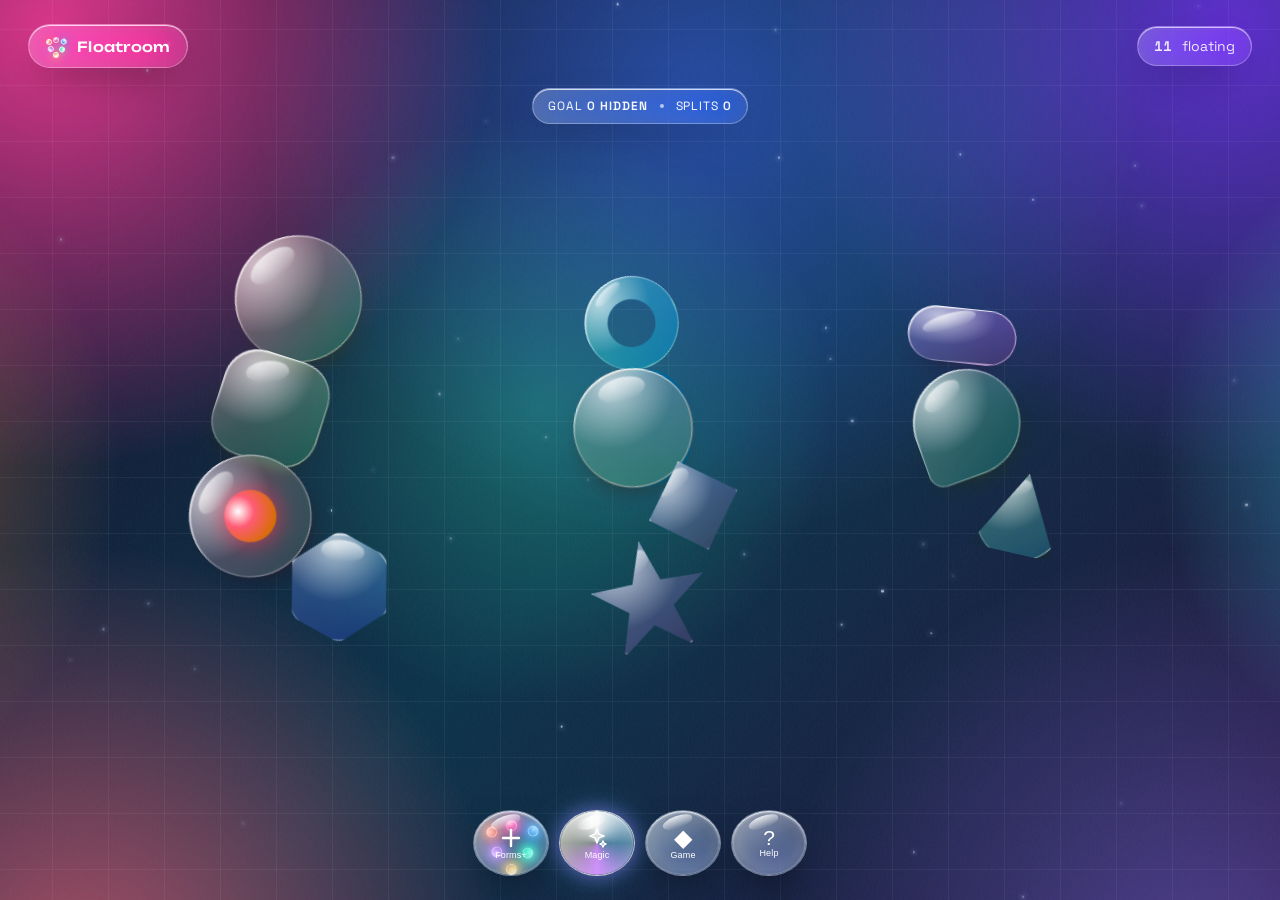
==== commit 574ab9e7: "dvd v.1.5" ====
--- a/docs/index.html
+++ b/docs/index.html
@@ -54,7 +54,11 @@
   <div id="game-score" class="game-score glass-ui" aria-live="polite" aria-atomic="true" hidden>
     <span>Points <b id="game-points">0</b></span>
     <i aria-hidden="true"></i>
-    <span>Stones <b id="game-stones">0 / 100</b></span>
+    <span>Hits <b id="game-stones">0</b></span>
+    <i aria-hidden="true"></i>
+    <span>Time <b id="game-time">60s</b></span>
+    <i aria-hidden="true"></i>
+    <span>Combo <b id="game-combo">0 / 3</b></span>
   </div>
 
   <div class="game-stats glass-ui" aria-live="polite" aria-atomic="true">
--- a/docs/style.css
+++ b/docs/style.css
@@ -125,16 +125,29 @@
 }
 .obj:active { cursor: grabbing; }
 .game-stone {
-  position: absolute; z-index: 2147483647; width: 50px; height: 50px; margin: -25px;
+  position: absolute; z-index: 2147483647; width: var(--stone-size, 50px); height: var(--stone-size, 50px);
+  margin: calc(var(--stone-size, 50px) / -2);
   display: grid; place-items: center;
   border: 2px solid rgba(255,255,255,.88); border-radius: 50%;
   background:
     radial-gradient(circle at 34% 27%, rgba(255,255,255,.9), transparent 20%),
     radial-gradient(circle, #f7c85f 0 24%, #e96845 25% 48%, #551d62 70%);
   box-shadow: 0 0 12px rgba(255,189,85,.92), 0 0 32px rgba(255,93,83,.58), inset 0 0 10px rgba(255,255,255,.62);
-  color: #fff8d6; font-size: 22px; text-shadow: 0 0 8px #fff, 0 0 16px #ff982f;
+  color: #fff8d6; font-size: calc(var(--stone-size, 50px) * .44); text-shadow: 0 0 8px #fff, 0 0 16px #ff982f;
   animation: target-stone-pulse 1.5s ease-in-out infinite alternate;
   pointer-events: none;
+}
+.game-trap {
+  position: absolute; z-index: 2147483647; width: 38px; height: 38px; margin: -19px;
+  display: grid; place-items: center; border: 2px solid rgba(255,238,238,.92); border-radius: 50%;
+  background: radial-gradient(circle at 35% 28%, #ffb0a8, #f04452 42%, #781329 82%);
+  box-shadow: 0 0 14px rgba(255,57,76,.85), 0 0 32px rgba(246,37,70,.55), inset 0 0 9px rgba(255,255,255,.55);
+  color: white; font-size: 21px; font-weight: 800; line-height: 1; cursor: pointer;
+  animation: trap-stone-pulse 1s ease-in-out infinite alternate;
+}
+.game-trap:focus-visible { outline: 3px solid white; outline-offset: 3px; }
+@keyframes trap-stone-pulse {
+  to { transform: scale(1.12); box-shadow: 0 0 20px rgba(255,57,76,1), 0 0 40px rgba(246,37,70,.78), inset 0 0 9px rgba(255,255,255,.7); }
 }
 @keyframes target-stone-pulse {
   to { transform: scale(1.12); box-shadow: 0 0 20px rgba(255,189,85,1), 0 0 44px rgba(255,93,83,.82), inset 0 0 10px rgba(255,255,255,.72); }
@@ -369,7 +382,8 @@
   position: fixed; z-index: 3;
   top: calc(112px + env(safe-area-inset-top)); left: 50%;
   transform: translateX(-50%);
-  display: flex; align-items: center; gap: 12px;
+  display: flex; align-items: center; justify-content: center; flex-wrap: wrap; gap: 6px 12px;
+  width: max-content; max-width: calc(100vw - 20px);
   padding: 9px 15px; border-radius: 999px;
   font-size: 12px; text-transform: uppercase; letter-spacing: .08em; white-space: nowrap;
 }
@@ -733,6 +747,6 @@
 }
 
 @media (prefers-reduced-motion: reduce) {
-  .backdrop, .blob, .pearl .core, .orbit, .dot, .logo-dot, .field, .game-stone, .distant-light, #more::after, #more svg, #more .button-label, .recurring-spawn-point::before, .dvd-object .glass::after { animation: none; }
+  .backdrop, .blob, .pearl .core, .orbit, .dot, .logo-dot, .field, .game-stone, .game-trap, .distant-light, #more::after, #more svg, #more .button-label, .recurring-spawn-point::before, .dvd-object .glass::after { animation: none; }
   .backdrop-scene { transition: none; }
 }
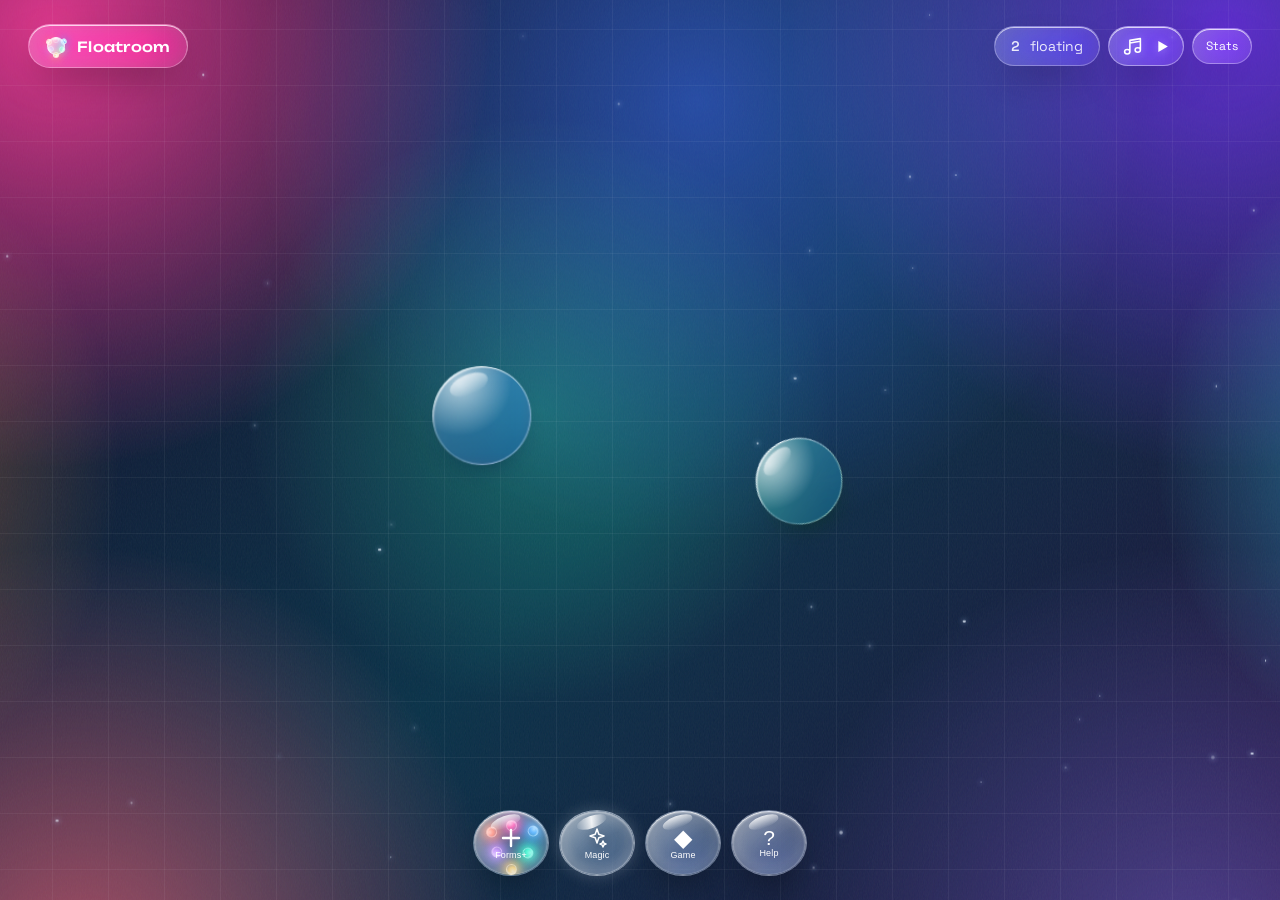
==== commit 0ed724b9: "dvd v.2" ====
--- a/docs/index.html
+++ b/docs/index.html
@@ -44,12 +44,32 @@
       Floatroom
     </div>
     <div class="right">
+      <audio id="room-music" src="./assets/instrumental-techno.wav" loop preload="none"></audio>
       <button id="tilt" class="tilt glass-ui" type="button" aria-pressed="false" hidden>
         <span class="level" aria-hidden="true"><i></i></span><span class="label">tilt</span>
       </button>
       <div class="count glass-ui"><b id="count">0</b> floating</div>
+      <button id="music-toggle" class="music-toggle glass-ui" type="button" aria-label="Play music" aria-pressed="false" title="Play music">
+        <svg class="music-note" viewBox="0 0 24 24" aria-hidden="true"><path d="M9 18V5l12-2v13M9 18a3 2.5 0 1 1-3-2.5A3 2.5 0 0 1 9 18Zm12-2a3 2.5 0 1 1-3-2.5 3 2.5 0 0 1 3 2.5ZM9 8l12-2" fill="none" stroke="currentColor" stroke-width="1.8" stroke-linecap="round" stroke-linejoin="round"/></svg>
+        <svg class="music-play" viewBox="0 0 24 24" aria-hidden="true"><path d="m8 5 12 7-12 7z" fill="currentColor"/></svg>
+        <svg class="music-pause" viewBox="0 0 24 24" aria-hidden="true"><path d="M7 5h4v14H7zm7 0h4v14h-4z" fill="currentColor"/></svg>
+      </button>
+      <button id="stats-toggle" class="stats-toggle glass-ui" type="button" aria-expanded="false" aria-controls="stats-panel">Stats</button>
+      <span id="music-status" class="visually-hidden" aria-live="polite"></span>
     </div>
   </header>
+
+  <section id="stats-panel" class="stats-panel glass-ui" aria-label="Room statistics" hidden>
+    <div class="stats-panel-heading"><b>Room telemetry</b><button id="stats-close" type="button" aria-label="Close statistics">×</button></div>
+    <dl>
+      <div><dt>Goal 0</dt><dd>Hidden</dd></div>
+      <div><dt>Splits</dt><dd id="splits">0</dd></div>
+      <div><dt>Fastest object</dt><dd id="fastest-speed">0 px/s</dd></div>
+      <div><dt>Mean velocity</dt><dd id="mean-speed">0 px/s</dd></div>
+      <div><dt>Kinetic index</dt><dd id="kinetic-index">0</dd></div>
+      <div><dt>Glass area</dt><dd id="glass-area">0 px²</dd></div>
+    </dl>
+  </section>
 
   <div id="game-score" class="game-score glass-ui" aria-live="polite" aria-atomic="true" hidden>
     <span>Points <b id="game-points">0</b></span>
@@ -58,13 +78,9 @@
     <i aria-hidden="true"></i>
     <span>Time <b id="game-time">60s</b></span>
     <i aria-hidden="true"></i>
-    <span>Combo <b id="game-combo">0 / 3</b></span>
-  </div>
-
-  <div class="game-stats glass-ui" aria-live="polite" aria-atomic="true">
-    <span>Goal <b>0 hidden</b></span>
+    <span>Target <i id="game-target-swatch" class="game-target-swatch" aria-hidden="true"></i><b id="game-target-color">—</b></span>
     <i aria-hidden="true"></i>
-    <span>Splits <b id="splits">0</b></span>
+    <span>Combo <b id="game-combo">x1 (0)</b></span>
   </div>
 
   <div id="hint" class="hint hide" aria-live="polite">
--- a/docs/style.css
+++ b/docs/style.css
@@ -131,24 +131,13 @@
   border: 2px solid rgba(255,255,255,.88); border-radius: 50%;
   background:
     radial-gradient(circle at 34% 27%, rgba(255,255,255,.9), transparent 20%),
-    radial-gradient(circle, #f7c85f 0 24%, #e96845 25% 48%, #551d62 70%);
-  box-shadow: 0 0 12px rgba(255,189,85,.92), 0 0 32px rgba(255,93,83,.58), inset 0 0 10px rgba(255,255,255,.62);
-  color: #fff8d6; font-size: calc(var(--stone-size, 50px) * .44); text-shadow: 0 0 8px #fff, 0 0 16px #ff982f;
+    radial-gradient(circle, color-mix(in srgb, var(--stone-color), white 12%) 0 24%, var(--stone-color) 25% 55%, color-mix(in srgb, var(--stone-color), #140b30 55%) 78%);
+  box-shadow: 0 0 12px color-mix(in srgb, var(--stone-color), transparent 12%), 0 0 30px color-mix(in srgb, var(--stone-color), transparent 50%), inset 0 0 10px rgba(255,255,255,.62);
+  color: #fff; font-size: calc(var(--stone-size, 50px) * .44); text-shadow: 0 0 8px #fff, 0 0 16px var(--stone-color);
   animation: target-stone-pulse 1.5s ease-in-out infinite alternate;
   pointer-events: none;
 }
-.game-trap {
-  position: absolute; z-index: 2147483647; width: 38px; height: 38px; margin: -19px;
-  display: grid; place-items: center; border: 2px solid rgba(255,238,238,.92); border-radius: 50%;
-  background: radial-gradient(circle at 35% 28%, #ffb0a8, #f04452 42%, #781329 82%);
-  box-shadow: 0 0 14px rgba(255,57,76,.85), 0 0 32px rgba(246,37,70,.55), inset 0 0 9px rgba(255,255,255,.55);
-  color: white; font-size: 21px; font-weight: 800; line-height: 1; cursor: pointer;
-  animation: trap-stone-pulse 1s ease-in-out infinite alternate;
-}
-.game-trap:focus-visible { outline: 3px solid white; outline-offset: 3px; }
-@keyframes trap-stone-pulse {
-  to { transform: scale(1.12); box-shadow: 0 0 20px rgba(255,57,76,1), 0 0 40px rgba(246,37,70,.78), inset 0 0 9px rgba(255,255,255,.7); }
-}
+.game-stone.is-target { border-width: 3px; }
 @keyframes target-stone-pulse {
   to { transform: scale(1.12); box-shadow: 0 0 20px rgba(255,189,85,1), 0 0 44px rgba(255,93,83,.82), inset 0 0 10px rgba(255,255,255,.72); }
 }
@@ -364,23 +353,52 @@
 .count { font-variant-numeric: tabular-nums; opacity: .9; }
 .count b { font-weight: 600; }
 .right { display: flex; align-items: center; gap: 8px; pointer-events: auto; }
-.game-stats {
+.music-toggle {
+  display: flex; width: 76px; height: 40px; flex: none; align-items: center; justify-content: center; gap: 9px;
+  padding: 0 12px;
+  border: 1px solid rgba(255,255,255,.4); border-radius: 999px;
+  color: #fff; cursor: pointer; pointer-events: auto;
+}
+.music-toggle svg { width: 19px; height: 19px; flex: none; filter: drop-shadow(0 1px 4px rgba(255,255,255,.3)); }
+.music-toggle .music-note { width: 21px; height: 21px; }
+.music-toggle .music-pause, .music-toggle[aria-pressed="true"] .music-play { display: none; }
+.music-toggle[aria-pressed="true"] .music-pause { display: block; }
+.visually-hidden {
+  position: absolute; width: 1px; height: 1px; padding: 0; margin: -1px;
+  overflow: hidden; clip: rect(0, 0, 0, 0); white-space: nowrap; border: 0;
+}
+.stats-toggle {
+  padding: 9px 13px;
+  border: 1px solid rgba(255,255,255,.32);
+  border-radius: 999px;
+  color: #fff;
+  font: inherit;
+  font-size: 12px;
+  cursor: pointer;
+  pointer-events: auto;
+}
+.stats-panel {
+  position: fixed; z-index: 6;
+  top: calc(68px + env(safe-area-inset-top)); right: 16px;
+  width: min(300px, calc(100vw - 24px));
+  padding: 14px;
+  border-radius: 18px;
+  color: #fff;
+  pointer-events: auto;
+}
+.stats-panel[hidden] { display: none; }
+.stats-panel-heading { display: flex; justify-content: space-between; align-items: center; margin-bottom: 10px; font-size: 11px; letter-spacing: .08em; text-transform: uppercase; }
+.stats-panel-heading button {
+  width: 26px; height: 26px; border: 1px solid rgba(255,255,255,.3); border-radius: 50%;
+  color: #fff; background: rgba(255,255,255,.1); font: inherit; font-size: 19px; line-height: 1; cursor: pointer;
+}
+.stats-panel dl { display: grid; gap: 7px; font-size: 12px; }
+.stats-panel dl div { display: flex; justify-content: space-between; gap: 12px; }
+.stats-panel dt { color: rgba(255,255,255,.72); }
+.stats-panel dd { font-variant-numeric: tabular-nums; text-align: right; }
+.game-score {
   position: fixed; z-index: 3;
   top: calc(72px + env(safe-area-inset-top)); left: 50%;
-  transform: translateX(-50%);
-  display: flex; align-items: center; gap: 12px;
-  padding: 9px 15px;
-  border-radius: 999px;
-  font-size: 12px;
-  text-transform: uppercase;
-  letter-spacing: .08em;
-  white-space: nowrap;
-}
-.game-stats b { font-weight: 600; }
-.game-stats i { width: 4px; height: 4px; border-radius: 50%; background: rgba(255,255,255,.65); }
-.game-score {
-  position: fixed; z-index: 3;
-  top: calc(112px + env(safe-area-inset-top)); left: 50%;
   transform: translateX(-50%);
   display: flex; align-items: center; justify-content: center; flex-wrap: wrap; gap: 6px 12px;
   width: max-content; max-width: calc(100vw - 20px);
@@ -390,9 +408,19 @@
 .game-score[hidden] { display: none; }
 .game-score i { width: 4px; height: 4px; border-radius: 50%; background: rgba(255,255,255,.65); }
 .game-score b { font-variant-numeric: tabular-nums; }
+.game-score .game-target-swatch { display: inline-block; width: 9px; height: 9px; margin: 0 4px; border-radius: 50%; background: var(--target-color, #fff); box-shadow: 0 0 9px var(--target-color, #fff); vertical-align: middle; }
 .help-toggle .button-plus { font-size: 21px; line-height: .95; }
 body.help-hidden .hint { display: none; }
 .logo-orbit { position: relative; display: inline-block; width: 22px; height: 22px; flex: none; }
+.logo-orbit::after {
+  content: ""; position: absolute; z-index: 2; inset: 2px;
+  border: 1px solid rgba(255,255,255,.7); border-radius: 50%;
+  background: linear-gradient(145deg, rgba(255,255,255,.48), rgba(235,244,255,.2));
+  -webkit-backdrop-filter: blur(2px) saturate(135%);
+  backdrop-filter: blur(2px) saturate(135%);
+  box-shadow: inset 0 1px 2px rgba(255,255,255,.85), 0 1px 6px rgba(255,255,255,.14);
+  pointer-events: none;
+}
 .logo-dot {
   position: absolute; left: 50%; top: 50%; width: 6px; height: 6px; margin: -3px;
   border: 1px solid rgba(255,255,255,.7); border-radius: 50%;
@@ -429,8 +457,12 @@
   .brand, .count { padding: 9px 11px; font-size: 12px; }
   .brand { gap: 7px; }
   .right { display: flex; gap: 6px; }
-  .game-stats { top: calc(62px + env(safe-area-inset-top)); }
-  .game-score { top: calc(106px + env(safe-area-inset-top)); }
+  .music-toggle { width: 70px; height: 38px; gap: 7px; padding: 0 10px; }
+  .music-toggle svg { width: 18px; height: 18px; }
+  .music-toggle .music-note { width: 20px; height: 20px; }
+  .stats-toggle { padding: 8px 10px; font-size: 11px; }
+  .stats-panel { top: calc(58px + env(safe-area-inset-top)); right: 10px; }
+  .game-score { top: calc(62px + env(safe-area-inset-top)); gap: 5px 8px; padding: 8px 10px; font-size: 10px; }
   .hint { bottom: calc(126px + env(safe-area-inset-bottom)); gap: 6px; }
   .chip { padding: 7px 10px; font-size: 11px; }
 }
@@ -514,10 +546,10 @@
   padding: 12px;
   display: grid; grid-template-columns: repeat(4, minmax(0, 1fr)); justify-items: center; gap: 8px;
   border: 1px solid rgba(255,255,255,.26); border-radius: 22px;
-  background: linear-gradient(135deg, rgba(42,35,81,.84), rgba(11,28,54,.8));
+  background: linear-gradient(135deg, rgba(255,255,255,.24), rgba(255,255,255,.07));
   -webkit-backdrop-filter: blur(20px) saturate(165%);
   backdrop-filter: blur(20px) saturate(165%);
-  box-shadow: 0 18px 48px rgba(0,0,0,.38), inset 0 1px 0 rgba(255,255,255,.24);
+  box-shadow: 0 18px 48px rgba(0,0,0,.38), inset 0 1px 0 rgba(255,255,255,.55);
   transform: translateX(-50%);
   pointer-events: auto;
 }
@@ -561,17 +593,19 @@
 .button-label { display: block; max-width: 100%; padding: 0 2px; overflow: visible; font-size: 9px; line-height: 1.05; letter-spacing: .015em; text-align: center; }
 
 #more {
-  border-color: rgba(255,255,255,.72);
-  box-shadow: 0 0 18px rgba(152,112,255,.55), 0 0 34px rgba(70,218,255,.3), inset 0 0 16px rgba(255,255,255,.16);
+  border-color: rgba(255,255,255,.48);
+  box-shadow: 0 0 16px rgba(255,255,255,.2), inset 0 0 16px rgba(255,255,255,.14);
 }
 #more::before {
-  border: 1px solid transparent;
-  background:
-    linear-gradient(145deg, rgba(255,255,255,.24), rgba(255,255,255,.07) 52%, rgba(180,205,255,.16)) padding-box,
-    conic-gradient(from 0deg, rgba(255,255,255,.96), rgba(76,229,255,.22), rgba(211,133,255,.95), rgba(255,220,135,.3), rgba(255,255,255,.96)) border-box;
+  border: 1px solid rgba(255,255,255,.34);
+  background:
+    linear-gradient(145deg, rgba(255,255,255,.3), rgba(255,255,255,.08) 52%, rgba(200,220,255,.16));
 }
 #more::after { background: linear-gradient(105deg, transparent, rgba(255,255,255,.9), transparent); animation: magic-sheen 3.4s ease-in-out infinite; }
 #more:hover { filter: brightness(1.2); }
+#magic-menu .add svg { width: 18px; height: 18px; }
+#magic-menu .button-plus { font-size: 20px; }
+#magic-menu .button-label { font-size: 8px; letter-spacing: 0; }
 #more svg, #more .button-label { animation: magic-float 3.2s ease-in-out infinite; }
 @keyframes magic-float { 0%,100% { transform: translateY(0); } 50% { transform: translateY(-3px); } }
 @keyframes magic-sheen { 0%,20% { left: -45%; opacity: 0; } 45% { opacity: .9; } 75%,100% { left: 110%; opacity: 0; } }
@@ -725,6 +759,9 @@
   .add { width: min(100%, 56px); height: 52px; }
   .add svg { width: 20px; height: 20px; }
   .button-label { font-size: 8px; letter-spacing: 0; }
+  #magic-menu .add svg { width: 17px; height: 17px; }
+  #magic-menu .button-plus { font-size: 18px; }
+  #magic-menu .button-label { font-size: 7px; }
   .picker { width: min(94vw, 420px); padding: 11px; }
   .picker-options { gap: 5px; }
   .picker-option { min-height: 52px; padding: 5px; font-size: 10px; }
@@ -734,8 +771,8 @@
 
 @media (min-width: 900px) {
   .top { top: calc(24px + env(safe-area-inset-top)); left: 28px; right: 28px; }
-  .game-stats { top: calc(88px + env(safe-area-inset-top)); }
-  .game-score { top: calc(136px + env(safe-area-inset-top)); }
+  .stats-panel { top: calc(82px + env(safe-area-inset-top)); right: 28px; }
+  .game-score { top: calc(88px + env(safe-area-inset-top)); }
   .dock { bottom: calc(24px + env(safe-area-inset-bottom)); width: min(600px, 96vw); }
   .dock-actions { gap: 10px; }
   .magic-menu { width: min(94vw, 600px); grid-template-columns: repeat(5, minmax(0, 1fr)); }
@@ -747,6 +784,6 @@
 }
 
 @media (prefers-reduced-motion: reduce) {
-  .backdrop, .blob, .pearl .core, .orbit, .dot, .logo-dot, .field, .game-stone, .game-trap, .distant-light, #more::after, #more svg, #more .button-label, .recurring-spawn-point::before, .dvd-object .glass::after { animation: none; }
+  .backdrop, .blob, .pearl .core, .orbit, .dot, .logo-dot, .field, .game-stone, .distant-light, #more::after, #more svg, #more .button-label, .recurring-spawn-point::before, .dvd-object .glass::after { animation: none; }
   .backdrop-scene { transition: none; }
 }
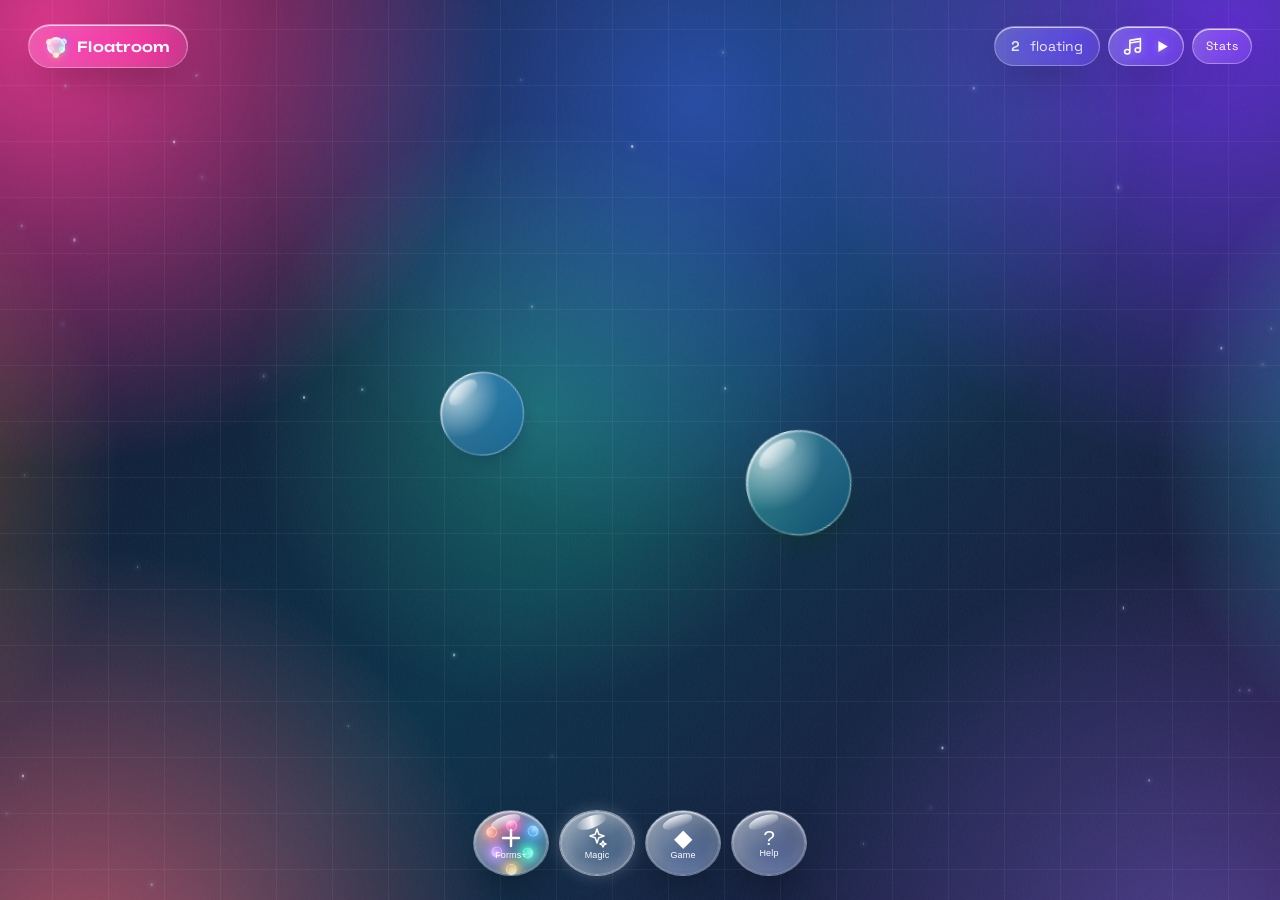
==== commit 6f72472d: "1.2" ====
--- a/docs/index.html
+++ b/docs/index.html
@@ -68,6 +68,7 @@
       <div><dt>Mean velocity</dt><dd id="mean-speed">0 px/s</dd></div>
       <div><dt>Kinetic index</dt><dd id="kinetic-index">0</dd></div>
       <div><dt>Glass area</dt><dd id="glass-area">0 px²</dd></div>
+      <div><dt>Version der App</dt><dd id="app-version">1.0.0</dd></div>
     </dl>
   </section>
 
--- a/docs/style.css
+++ b/docs/style.css
@@ -134,12 +134,17 @@
     radial-gradient(circle, color-mix(in srgb, var(--stone-color), white 12%) 0 24%, var(--stone-color) 25% 55%, color-mix(in srgb, var(--stone-color), #140b30 55%) 78%);
   box-shadow: 0 0 12px color-mix(in srgb, var(--stone-color), transparent 12%), 0 0 30px color-mix(in srgb, var(--stone-color), transparent 50%), inset 0 0 10px rgba(255,255,255,.62);
   color: #fff; font-size: calc(var(--stone-size, 50px) * .44); text-shadow: 0 0 8px #fff, 0 0 16px var(--stone-color);
-  animation: target-stone-pulse 1.5s ease-in-out infinite alternate;
-  pointer-events: none;
-}
-.game-stone.is-target { border-width: 3px; }
-@keyframes target-stone-pulse {
-  to { transform: scale(1.12); box-shadow: 0 0 20px rgba(255,189,85,1), 0 0 44px rgba(255,93,83,.82), inset 0 0 10px rgba(255,255,255,.72); }
+  pointer-events: none;
+}
+.game-stone.is-target { border-width: 3px; animation: target-stone-blink .55s steps(2, end) infinite; }
+@keyframes target-stone-blink {
+  50% { opacity: .3; transform: scale(1.12); box-shadow: 0 0 20px rgba(255,189,85,1), 0 0 44px rgba(255,93,83,.82), inset 0 0 10px rgba(255,255,255,.72); }
+}
+.game-rocket {
+  position: absolute; z-index: 2147483646; width: 48px; height: 48px; margin: -24px;
+  display: grid; place-items: center; font-size: 36px; line-height: 1;
+  filter: drop-shadow(0 0 8px rgba(255,156,66,.85));
+  pointer-events: none; will-change: left, top, transform;
 }
 
 /* halo that pulses while an object is being held to grow */
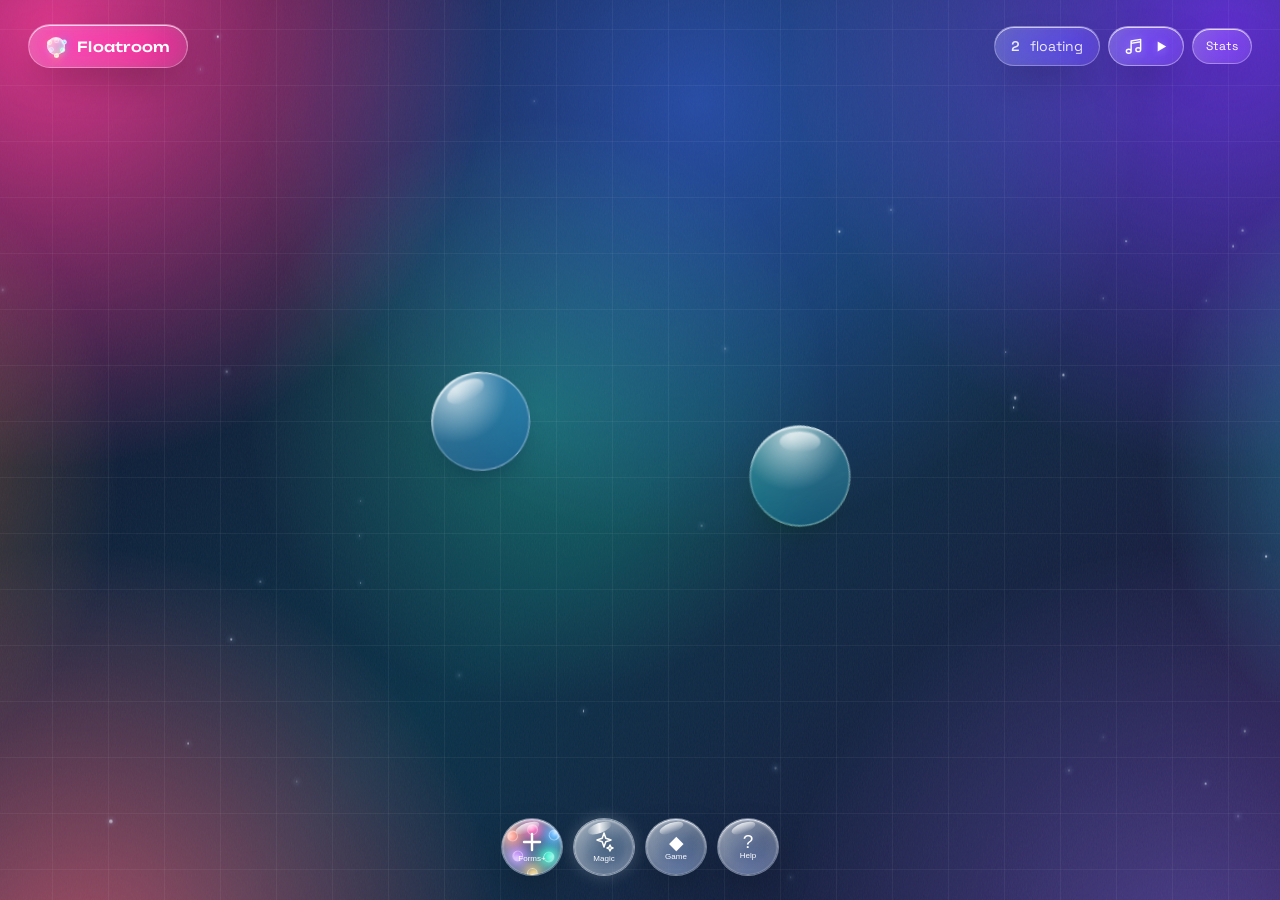
==== commit 4cd0da7a: "dvd 1.1.0 (2)" ====
--- a/docs/index.html
+++ b/docs/index.html
@@ -68,7 +68,7 @@
       <div><dt>Mean velocity</dt><dd id="mean-speed">0 px/s</dd></div>
       <div><dt>Kinetic index</dt><dd id="kinetic-index">0</dd></div>
       <div><dt>Glass area</dt><dd id="glass-area">0 px²</dd></div>
-      <div><dt>Version der App</dt><dd id="app-version">1.0.0</dd></div>
+      <div><dt>App Version</dt><dd id="app-version">1.1.0</dd></div>
     </dl>
   </section>
 
--- a/docs/style.css
+++ b/docs/style.css
@@ -133,7 +133,7 @@
     radial-gradient(circle at 34% 27%, rgba(255,255,255,.9), transparent 20%),
     radial-gradient(circle, color-mix(in srgb, var(--stone-color), white 12%) 0 24%, var(--stone-color) 25% 55%, color-mix(in srgb, var(--stone-color), #140b30 55%) 78%);
   box-shadow: 0 0 12px color-mix(in srgb, var(--stone-color), transparent 12%), 0 0 30px color-mix(in srgb, var(--stone-color), transparent 50%), inset 0 0 10px rgba(255,255,255,.62);
-  color: #fff; font-size: calc(var(--stone-size, 50px) * .44); text-shadow: 0 0 8px #fff, 0 0 16px var(--stone-color);
+  color: #fff; font-size: calc(var(--stone-size, 50px) * .4); text-shadow: 0 0 8px #fff, 0 0 16px var(--stone-color);
   pointer-events: none;
 }
 .game-stone.is-target { border-width: 3px; animation: target-stone-blink .55s steps(2, end) infinite; }
@@ -190,6 +190,14 @@
     inset 0 0 0 1px rgba(255,255,255,.36),
     inset 0 1px 0 rgba(255,255,255,.72),
     0 14px 30px -18px hsl(var(--h) 90% 12% / .7);
+}
+.obj.intro-glow .glass {
+  box-shadow:
+    inset 0 0 0 1px rgba(255,255,255,.72),
+    inset 0 0 20px hsl(var(--h) 100% 78% / .82),
+    0 0 24px hsl(var(--h) 100% 64% / .92),
+    0 0 52px hsl(var(--h) 100% 58% / .72);
+  filter: brightness(1.24) saturate(1.4);
 }
 
 #room.dense .glass {
@@ -364,8 +372,8 @@
   border: 1px solid rgba(255,255,255,.4); border-radius: 999px;
   color: #fff; cursor: pointer; pointer-events: auto;
 }
-.music-toggle svg { width: 19px; height: 19px; flex: none; filter: drop-shadow(0 1px 4px rgba(255,255,255,.3)); }
-.music-toggle .music-note { width: 21px; height: 21px; }
+.music-toggle svg { width: 17px; height: 17px; flex: none; filter: drop-shadow(0 1px 4px rgba(255,255,255,.3)); }
+.music-toggle .music-note { width: 19px; height: 19px; }
 .music-toggle .music-pause, .music-toggle[aria-pressed="true"] .music-play { display: none; }
 .music-toggle[aria-pressed="true"] .music-pause { display: block; }
 .visually-hidden {
@@ -395,7 +403,7 @@
 .stats-panel-heading { display: flex; justify-content: space-between; align-items: center; margin-bottom: 10px; font-size: 11px; letter-spacing: .08em; text-transform: uppercase; }
 .stats-panel-heading button {
   width: 26px; height: 26px; border: 1px solid rgba(255,255,255,.3); border-radius: 50%;
-  color: #fff; background: rgba(255,255,255,.1); font: inherit; font-size: 19px; line-height: 1; cursor: pointer;
+  color: #fff; background: rgba(255,255,255,.1); font: inherit; font-size: 17px; line-height: 1; cursor: pointer;
 }
 .stats-panel dl { display: grid; gap: 7px; font-size: 12px; }
 .stats-panel dl div { display: flex; justify-content: space-between; gap: 12px; }
@@ -414,7 +422,7 @@
 .game-score i { width: 4px; height: 4px; border-radius: 50%; background: rgba(255,255,255,.65); }
 .game-score b { font-variant-numeric: tabular-nums; }
 .game-score .game-target-swatch { display: inline-block; width: 9px; height: 9px; margin: 0 4px; border-radius: 50%; background: var(--target-color, #fff); box-shadow: 0 0 9px var(--target-color, #fff); vertical-align: middle; }
-.help-toggle .button-plus { font-size: 21px; line-height: .95; }
+.help-toggle .button-plus { font-size: 19px; line-height: .95; }
 body.help-hidden .hint { display: none; }
 .logo-orbit { position: relative; display: inline-block; width: 22px; height: 22px; flex: none; }
 .logo-orbit::after {
@@ -427,7 +435,7 @@
   pointer-events: none;
 }
 .logo-dot {
-  position: absolute; left: 50%; top: 50%; width: 6px; height: 6px; margin: -3px;
+  position: absolute; left: 50%; top: 50%; width: 5px; height: 5px; margin: -2.5px;
   border: 1px solid rgba(255,255,255,.7); border-radius: 50%;
   transform: rotate(var(--logo-angle)) translateY(calc(0px - var(--logo-radius)));
   animation: logo-orbit var(--logo-time) linear var(--logo-delay) infinite;
@@ -463,8 +471,8 @@
   .brand { gap: 7px; }
   .right { display: flex; gap: 6px; }
   .music-toggle { width: 70px; height: 38px; gap: 7px; padding: 0 10px; }
-  .music-toggle svg { width: 18px; height: 18px; }
-  .music-toggle .music-note { width: 20px; height: 20px; }
+  .music-toggle svg { width: 16px; height: 16px; }
+  .music-toggle .music-note { width: 18px; height: 18px; }
   .stats-toggle { padding: 8px 10px; font-size: 11px; }
   .stats-panel { top: calc(58px + env(safe-area-inset-top)); right: 10px; }
   .game-score { top: calc(62px + env(safe-area-inset-top)); gap: 5px 8px; padding: 8px 10px; font-size: 10px; }
@@ -487,12 +495,12 @@
 .picker-heading { display: flex; align-items: center; justify-content: space-between; margin-bottom: 10px; }
 .picker-heading b { font-size: 13px; letter-spacing: .08em; text-transform: uppercase; }
 .picker-close {
-  width: 30px; height: 30px;
+  width: 26px; height: 26px;
   border: 1px solid rgba(255,255,255,.28); border-radius: 50%;
   color: #fff; background: rgba(255,255,255,.1);
   font: inherit; font-size: 20px; line-height: 1;
 }
-.picker-options { display: grid; grid-template-columns: repeat(4, minmax(0, 1fr)); gap: 7px; }
+.picker-options { display: grid; grid-template-columns: repeat(4, minmax(0, 1fr)); gap: 8px; }
 .picker-action {
   grid-column: 1 / -1;
   min-height: 42px;
@@ -505,15 +513,16 @@
 }
 .picker-action:hover, .picker-action:focus-visible { outline: none; background: rgba(255,255,255,.18); }
 .picker-option {
-  min-width: 0; min-height: 56px;
-  display: flex; align-items: center; justify-content: flex-start; gap: 8px;
-  padding: 7px;
+  min-width: 0; min-height: 52px;
+  display: flex; align-items: center; justify-content: flex-start; gap: 6px;
+  padding: 6px;
   border: 1px solid rgba(255,255,255,.16); border-radius: 12px;
   color: #fff; background: rgba(255,255,255,.07);
-  font: inherit; font-size: 11px; text-align: left;
+  font: inherit; font-size: 10px; text-align: left;
   cursor: pointer;
 }
 .picker-option:hover, .picker-option:focus-visible { outline: none; border-color: var(--option-color); background: rgba(255,255,255,.14); }
+.picker-option.is-active { border-color: var(--option-color); background: color-mix(in srgb, var(--option-color), transparent 82%); }
 .picker-option.form-drag-source { opacity: .35; }
 .form-option { flex-direction: column; justify-content: center; gap: 5px; }
 .form-sample {
@@ -532,9 +541,10 @@
   pointer-events: none;
   box-shadow: 0 0 28px hsl(var(--h) 100% 75% / .72), inset 0 0 0 1px rgba(255,255,255,.52);
 }
-.effect-icon { display: grid; width: 24px; height: 24px; flex: none; place-items: center; border-radius: 50%; color: var(--option-color); background: color-mix(in srgb, var(--option-color), transparent 84%); font-size: 16px; }
-.advanced-option { flex-direction: column; justify-content: center; gap: 6px; text-align: center; }
-.advanced-option .effect-icon { width: 30px; height: 30px; font-size: 19px; }
+.effect-icon { display: grid; width: 20px; height: 20px; flex: none; place-items: center; border-radius: 50%; color: var(--option-color); background: color-mix(in srgb, var(--option-color), transparent 84%); font-size: 13px; }
+.advanced-option { flex-direction: column; justify-content: center; gap: 4px; text-align: center; }
+.advanced-option .effect-icon { width: 24px; height: 24px; font-size: 15px; }
+.advanced-option > span:last-child { max-width: 100%; overflow-wrap: anywhere; }
 .picker-hint { margin-top: 10px; color: rgba(255,255,255,.7); font-size: 11px; }
 
 .dock {
@@ -544,12 +554,12 @@
   width: min(98vw, 600px);
   pointer-events: none;
 }
-.dock-actions { display: flex; justify-content: center; align-items: center; gap: 9px; }
+.dock-actions { display: flex; justify-content: center; align-items: center; gap: 8px; }
 .magic-menu {
   position: absolute; left: 50%; bottom: calc(100% + 12px);
   width: min(94vw, 520px);
   padding: 12px;
-  display: grid; grid-template-columns: repeat(4, minmax(0, 1fr)); justify-items: center; gap: 8px;
+  display: grid; grid-template-columns: repeat(4, minmax(0, 1fr)); justify-items: center; gap: 9px;
   border: 1px solid rgba(255,255,255,.26); border-radius: 22px;
   background: linear-gradient(135deg, rgba(255,255,255,.24), rgba(255,255,255,.07));
   -webkit-backdrop-filter: blur(20px) saturate(165%);
@@ -562,7 +572,7 @@
 .dock-actions.controls-open #more { box-shadow: 0 0 18px rgba(152,112,255,.55), 0 0 34px rgba(70,218,255,.3), inset 0 0 16px rgba(255,255,255,.16); }
 .add {
   position: relative; isolation: isolate; overflow: hidden;
-  width: min(100%, 68px); height: 62px; flex: none;
+  width: min(100%, 56px); height: 52px; flex: none;
   border-radius: 50%;
   display: flex; flex-direction: column; align-items: center; justify-content: center; gap: 1px;
   color: #fff;
@@ -594,8 +604,12 @@
 .add:focus-visible { outline: 2px solid #fff; outline-offset: 6px; }
 .add svg, .button-plus, .button-label { position: relative; z-index: 4; pointer-events: none; }
 .add svg { filter: drop-shadow(0 2px 6px rgba(0,0,0,.35)); }
-.button-plus { font-size: 24px; font-weight: 400; line-height: 1; }
-.button-label { display: block; max-width: 100%; padding: 0 2px; overflow: visible; font-size: 9px; line-height: 1.05; letter-spacing: .015em; text-align: center; }
+.button-plus { font-size: 19px; font-weight: 400; line-height: 1; }
+.button-label {
+  display: block; width: 100%; max-width: 100%; padding: 0 3px; overflow: hidden;
+  font-size: 8px; line-height: 1.05; letter-spacing: 0; text-align: center;
+  overflow-wrap: anywhere; text-wrap: pretty;
+}
 
 #more {
   border-color: rgba(255,255,255,.48);
@@ -608,9 +622,10 @@
 }
 #more::after { background: linear-gradient(105deg, transparent, rgba(255,255,255,.9), transparent); animation: magic-sheen 3.4s ease-in-out infinite; }
 #more:hover { filter: brightness(1.2); }
-#magic-menu .add svg { width: 18px; height: 18px; }
-#magic-menu .button-plus { font-size: 20px; }
-#magic-menu .button-label { font-size: 8px; letter-spacing: 0; }
+#magic-menu .add { width: min(100%, 54px); height: 50px; gap: 1px; }
+#magic-menu .add svg { width: 15px; height: 15px; }
+#magic-menu .button-plus { font-size: 16px; }
+#magic-menu .button-label { font-size: 7px; letter-spacing: 0; }
 #more svg, #more .button-label { animation: magic-float 3.2s ease-in-out infinite; }
 @keyframes magic-float { 0%,100% { transform: translateY(0); } 50% { transform: translateY(-3px); } }
 @keyframes magic-sheen { 0%,20% { left: -45%; opacity: 0; } 45% { opacity: .9; } 75%,100% { left: 110%; opacity: 0; } }
@@ -761,16 +776,16 @@
 @media (max-width: 480px) {
   .dock { bottom: calc(14px + env(safe-area-inset-bottom)); width: min(98vw, 390px); }
   .dock-actions { gap: 7px; }
-  .add { width: min(100%, 56px); height: 52px; }
-  .add svg { width: 20px; height: 20px; }
+  .add { width: min(100%, 54px); height: 50px; }
+  .add svg { width: 17px; height: 17px; }
   .button-label { font-size: 8px; letter-spacing: 0; }
-  #magic-menu .add svg { width: 17px; height: 17px; }
-  #magic-menu .button-plus { font-size: 18px; }
+  #magic-menu .add svg { width: 15px; height: 15px; }
+  #magic-menu .button-plus { font-size: 16px; }
   #magic-menu .button-label { font-size: 7px; }
-  .picker { width: min(94vw, 420px); padding: 11px; }
-  .picker-options { gap: 5px; }
-  .picker-option { min-height: 52px; padding: 5px; font-size: 10px; }
-  .form-sample { width: 25px; height: 25px; }
+  .picker { width: min(94vw, 420px); padding: 10px; }
+  .picker-options { gap: 7px; }
+  .picker-option { min-height: 48px; padding: 5px; font-size: 9px; }
+  .form-sample { width: 23px; height: 23px; }
   .hint { bottom: calc(142px + env(safe-area-inset-bottom)); }
 }
 
@@ -781,11 +796,13 @@
   .dock { bottom: calc(24px + env(safe-area-inset-bottom)); width: min(600px, 96vw); }
   .dock-actions { gap: 10px; }
   .magic-menu { width: min(94vw, 600px); grid-template-columns: repeat(5, minmax(0, 1fr)); }
-  .add { width: min(100%, 76px); height: 66px; }
-  .button-label { font-size: 9px; }
+  .add { width: min(100%, 62px); height: 58px; }
+  .button-label { font-size: 8px; }
+  #magic-menu .add { width: min(100%, 60px); height: 56px; }
+  #magic-menu .button-label { font-size: 7px; }
   .picker { width: min(520px, 42vw); max-height: min(62vh, 560px); padding: 18px; }
-  .picker-option { min-height: 64px; font-size: 12px; }
-  .form-sample { width: 32px; height: 32px; }
+  .picker-option { min-height: 58px; font-size: 11px; }
+  .form-sample { width: 28px; height: 28px; }
 }
 
 @media (prefers-reduced-motion: reduce) {
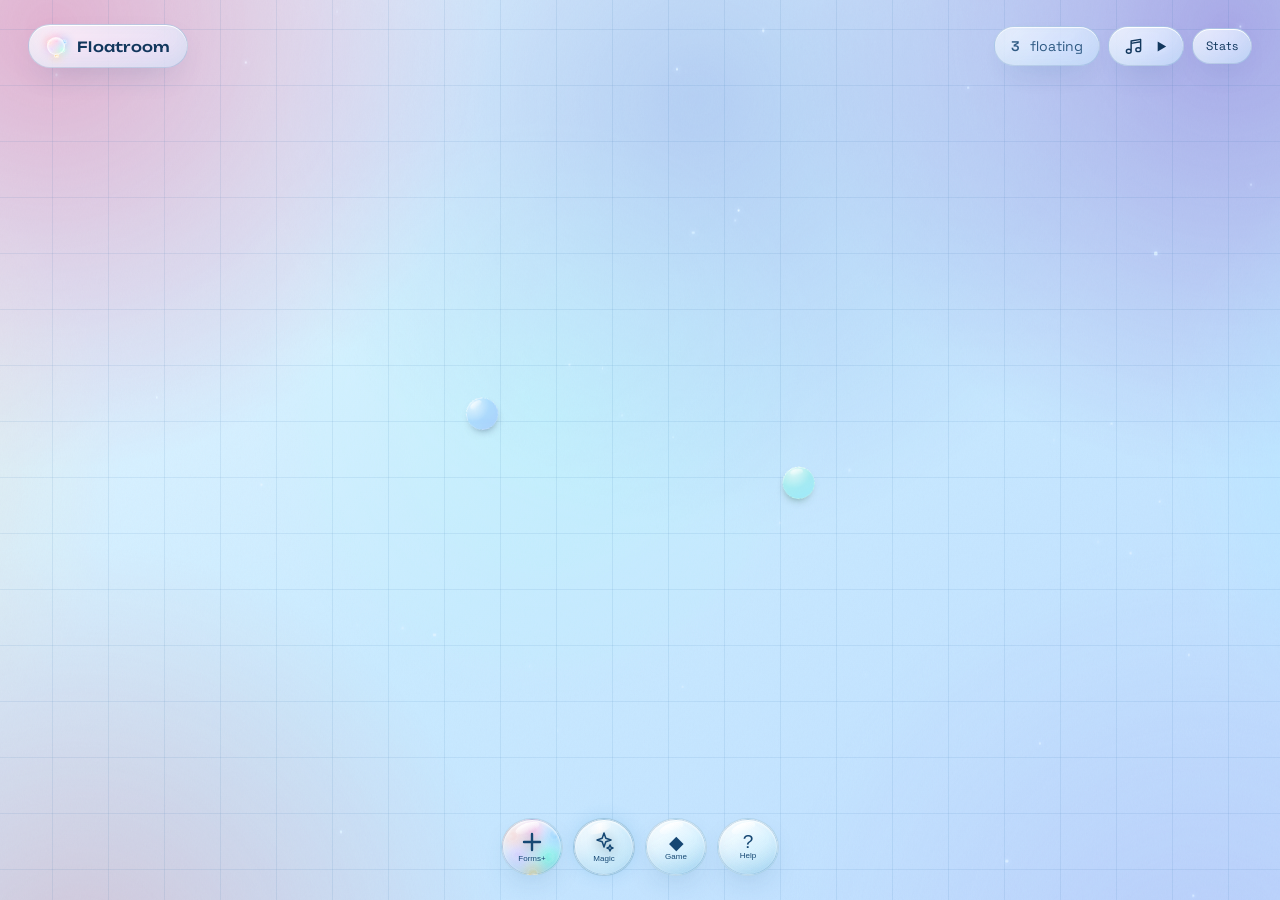
==== commit 5411bda3: "Dark Mode" ====
--- a/docs/index.html
+++ b/docs/index.html
@@ -5,7 +5,14 @@
   <meta name="viewport" content="width=device-width, initial-scale=1, maximum-scale=1, user-scalable=no, viewport-fit=cover" />
   <title>Floatroom — touch the floating glass</title>
   <meta name="description" content="A playful room full of floating liquid-glass objects. Drag, fling, pinch, hold to grow, double-tap to shrink." />
-  <meta name="theme-color" content="#0c0620" />
+  <meta name="theme-color" content="#071a38" />
+  <meta name="mobile-web-app-capable" content="yes" />
+  <meta name="apple-mobile-web-app-capable" content="yes" />
+  <meta name="apple-mobile-web-app-status-bar-style" content="black-translucent" />
+  <meta name="apple-mobile-web-app-title" content="Floatroom" />
+  <link rel="manifest" href="./manifest.webmanifest" />
+  <link rel="icon" href="./icon.svg" type="image/svg+xml" />
+  <link rel="apple-touch-icon" href="./icon.svg" />
   <link rel="preconnect" href="https://fonts.googleapis.com" />
   <link rel="preconnect" href="https://fonts.gstatic.com" crossorigin />
   <link href="https://fonts.googleapis.com/css2?family=Unbounded:wght@500;800&family=Space+Grotesk:wght@400;500;600&display=swap" rel="stylesheet" />
@@ -124,6 +131,10 @@
         <span class="button-label">Help</span>
       </button>
       <div id="magic-menu" class="magic-menu" hidden>
+        <button id="theme-toggle" class="add glass-ui" type="button" aria-label="Theme: System" title="Theme: System">
+          <span class="button-plus" aria-hidden="true">◐</span>
+          <span class="button-label">Theme: System</span>
+        </button>
         <button id="elements" class="add glass-ui" type="button" aria-label="Choose a natural force">
           <span class="button-plus" aria-hidden="true">+</span>
           <span class="button-label">Elements</span>
--- a/docs/style.css
+++ b/docs/style.css
@@ -2,8 +2,9 @@
 
 html, body {
   height: 100%;
+  height: 100dvh;
   overflow: hidden;
-  background: linear-gradient(135deg, #110927, #073047 52%, #1d0c36);
+  background: linear-gradient(135deg, #071a38, #062b50 52%, #101e49);
   color: #fff;
   font-family: "Space Grotesk", system-ui, sans-serif;
   touch-action: none;
@@ -16,7 +17,8 @@
 
 #map-world {
   position: fixed; inset: 0; z-index: 1;
-  width: 100vw; height: 100vh;
+  width: 100vw; width: 100dvw;
+  height: 100vh; height: 100dvh;
   transform-origin: 0 0;
   will-change: transform;
 }
@@ -476,8 +478,21 @@
   .stats-toggle { padding: 8px 10px; font-size: 11px; }
   .stats-panel { top: calc(58px + env(safe-area-inset-top)); right: 10px; }
   .game-score { top: calc(62px + env(safe-area-inset-top)); gap: 5px 8px; padding: 8px 10px; font-size: 10px; }
-  .hint { bottom: calc(126px + env(safe-area-inset-bottom)); gap: 6px; }
-  .chip { padding: 7px 10px; font-size: 11px; }
+  .hint {
+    bottom: calc(126px + env(safe-area-inset-bottom));
+    width: calc(100vw - 24px);
+    max-width: 420px;
+    gap: 6px;
+  }
+  .chip {
+    max-width: 100%;
+    padding: 7px 10px;
+    font-size: 11px;
+    line-height: 1.35;
+    text-align: center;
+    white-space: normal;
+    overflow-wrap: anywhere;
+  }
 }
 
 .picker {
@@ -558,6 +573,8 @@
 .magic-menu {
   position: absolute; left: 50%; bottom: calc(100% + 12px);
   width: min(94vw, 520px);
+  max-height: min(65vh, 480px);
+  max-height: min(65dvh, 480px);
   padding: 12px;
   display: grid; grid-template-columns: repeat(4, minmax(0, 1fr)); justify-items: center; gap: 9px;
   border: 1px solid rgba(255,255,255,.26); border-radius: 22px;
@@ -566,6 +583,7 @@
   backdrop-filter: blur(20px) saturate(165%);
   box-shadow: 0 18px 48px rgba(0,0,0,.38), inset 0 1px 0 rgba(255,255,255,.55);
   transform: translateX(-50%);
+  overflow-y: auto;
   pointer-events: auto;
 }
 .magic-menu[hidden] { display: none; }
@@ -773,6 +791,92 @@
 
 @keyframes spin { to { transform: rotate(360deg); } }
 
+/* The browser chrome can only be hidden when the site is launched as an installed app. */
+:root[data-theme="dark"] body {
+  background: linear-gradient(135deg, #041329, #062b50 52%, #101b48);
+}
+:root[data-theme="dark"] .backdrop {
+  background: linear-gradient(145deg, #041329, #07345b 52%, #111a49);
+}
+:root[data-theme="dark"] .backdrop-world { filter: hue-rotate(14deg) saturate(1.22); }
+:root[data-theme="dark"] .grid {
+  background-image:
+    repeating-linear-gradient(0deg, rgba(114,207,255,.07) 0 1px, transparent 1px 56px),
+    repeating-linear-gradient(90deg, rgba(114,207,255,.07) 0 1px, transparent 1px 56px);
+}
+
+:root[data-theme="light"] body {
+  color: #12375d;
+  background: linear-gradient(145deg, #eaf8ff, #cceaff 52%, #b6dcff);
+}
+:root[data-theme="light"] .backdrop {
+  background: linear-gradient(145deg, #eaf8ff, #c8eaff 52%, #bddcff);
+}
+:root[data-theme="light"] .backdrop-world {
+  opacity: .58;
+  filter: saturate(.48) brightness(1.2);
+}
+:root[data-theme="light"] .grid {
+  background-image:
+    repeating-linear-gradient(0deg, rgba(31,104,163,.09) 0 1px, transparent 1px 56px),
+    repeating-linear-gradient(90deg, rgba(31,104,163,.09) 0 1px, transparent 1px 56px);
+}
+:root[data-theme="light"] .glass-ui {
+  color: #12375d;
+  border-color: rgba(45,111,164,.24);
+  background: linear-gradient(135deg, rgba(255,255,255,.78), rgba(224,244,255,.58));
+  box-shadow:
+    inset 0 1px 0 rgba(255,255,255,.96),
+    inset 0 -10px 22px rgba(70,149,207,.08),
+    0 12px 32px -14px rgba(25,85,132,.32);
+}
+:root[data-theme="light"] .count { color: #214f76; }
+:root[data-theme="light"] .stats-panel dt,
+:root[data-theme="light"] .picker-hint { color: rgba(18,55,93,.68); }
+:root[data-theme="light"] .stats-panel-heading button,
+:root[data-theme="light"] .picker-close {
+  color: #12375d;
+  border-color: rgba(45,111,164,.24);
+  background: rgba(91,165,214,.12);
+}
+:root[data-theme="light"] .magic-menu {
+  border-color: rgba(45,111,164,.22);
+  background: linear-gradient(135deg, rgba(238,250,255,.94), rgba(197,229,249,.9));
+  box-shadow: 0 18px 48px rgba(26,83,128,.2), inset 0 1px 0 rgba(255,255,255,.96);
+}
+:root[data-theme="light"] .add { color: #164773; }
+:root[data-theme="light"] .add::before {
+  border-color: rgba(45,111,164,.22);
+  background:
+    linear-gradient(145deg, rgba(255,255,255,.78), rgba(216,241,255,.54) 52%, rgba(133,197,237,.24)),
+    radial-gradient(circle at 50% 100%, rgba(61,145,211,.14), transparent 70%);
+  box-shadow: inset 0 1px 2px rgba(255,255,255,.92), inset 0 -8px 14px rgba(63,139,194,.08);
+}
+:root[data-theme="light"] .add::after { background: linear-gradient(to bottom, rgba(255,255,255,.98), transparent); }
+:root[data-theme="light"] #more {
+  border-color: rgba(45,111,164,.35);
+  box-shadow: 0 0 16px rgba(80,163,219,.24), inset 0 0 16px rgba(255,255,255,.52);
+}
+:root[data-theme="light"] #more::before {
+  border-color: rgba(45,111,164,.28);
+  background: linear-gradient(145deg, rgba(255,255,255,.88), rgba(200,232,251,.68) 52%, rgba(133,197,237,.32));
+}
+:root[data-theme="light"] .picker-option {
+  color: #164773;
+  border-color: rgba(45,111,164,.18);
+  background: rgba(255,255,255,.46);
+}
+:root[data-theme="light"] .picker-option:hover,
+:root[data-theme="light"] .picker-option:focus-visible { background: rgba(255,255,255,.82); }
+:root[data-theme="light"] .picker-action {
+  color: #164773;
+  border-color: rgba(45,111,164,.2);
+  background: rgba(255,255,255,.54);
+}
+:root[data-theme="light"] .picker-action:hover,
+:root[data-theme="light"] .picker-action:focus-visible { background: rgba(255,255,255,.88); }
+:root[data-theme="light"] .game-score i { background: rgba(18,55,93,.48); }
+
 @media (max-width: 480px) {
   .dock { bottom: calc(14px + env(safe-area-inset-bottom)); width: min(98vw, 390px); }
   .dock-actions { gap: 7px; }
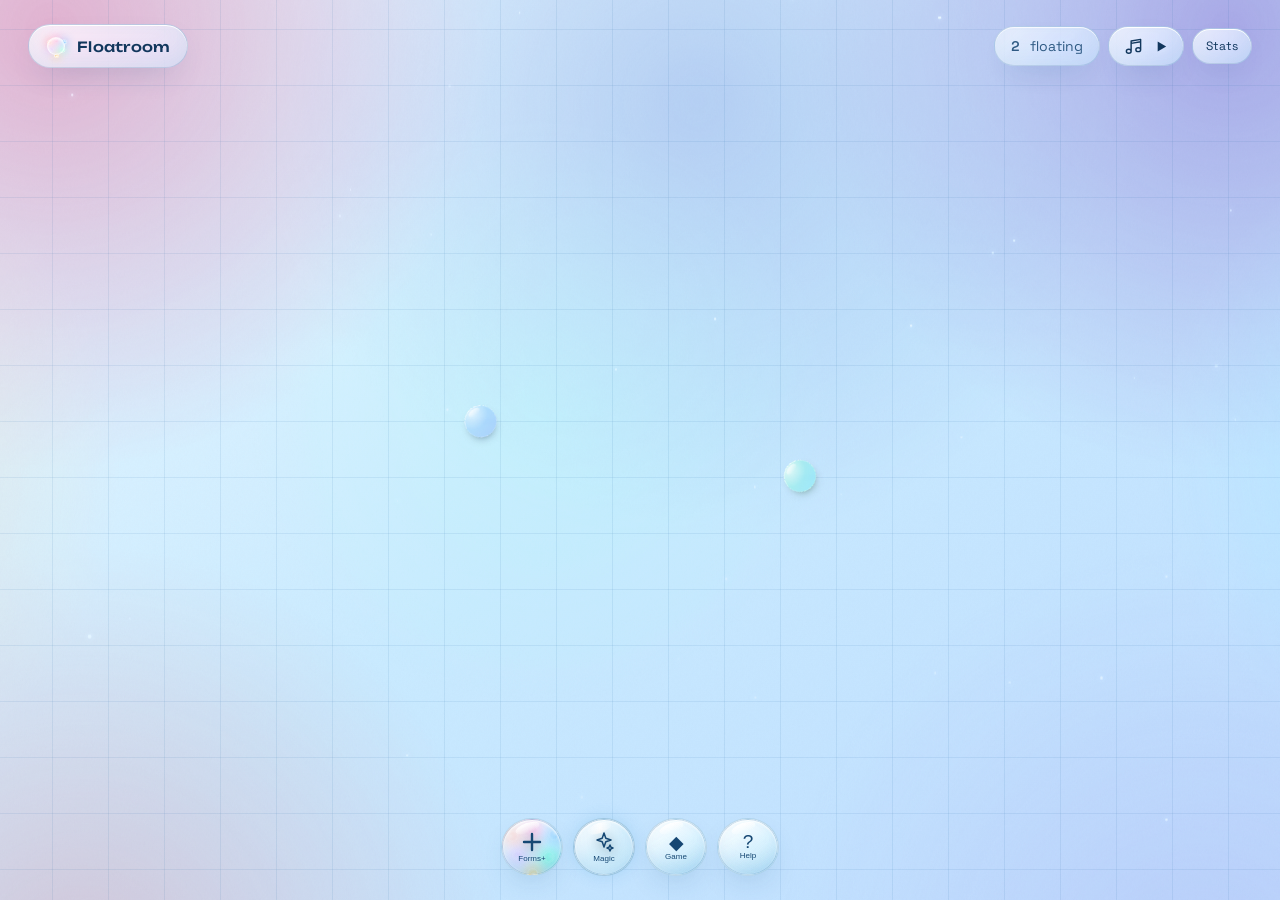
==== commit 8c245290: "dark mode update" ====
--- a/docs/index.html
+++ b/docs/index.html
@@ -5,7 +5,7 @@
   <meta name="viewport" content="width=device-width, initial-scale=1, maximum-scale=1, user-scalable=no, viewport-fit=cover" />
   <title>Floatroom — touch the floating glass</title>
   <meta name="description" content="A playful room full of floating liquid-glass objects. Drag, fling, pinch, hold to grow, double-tap to shrink." />
-  <meta name="theme-color" content="#071a38" />
+  <meta name="theme-color" content="#041329" />
   <meta name="mobile-web-app-capable" content="yes" />
   <meta name="apple-mobile-web-app-capable" content="yes" />
   <meta name="apple-mobile-web-app-status-bar-style" content="black-translucent" />
--- a/docs/style.css
+++ b/docs/style.css
@@ -1,9 +1,11 @@
 *, *::before, *::after { box-sizing: border-box; margin: 0; padding: 0; }
 
+html { background: #041329; }
 html, body {
   height: 100%;
   height: 100dvh;
   overflow: hidden;
+  background-color: #041329;
   background: linear-gradient(135deg, #071a38, #062b50 52%, #101e49);
   color: #fff;
   font-family: "Space Grotesk", system-ui, sans-serif;
@@ -913,3 +915,42 @@
   .backdrop, .blob, .pearl .core, .orbit, .dot, .logo-dot, .field, .game-stone, .distant-light, #more::after, #more svg, #more .button-label, .recurring-spawn-point::before, .dvd-object .glass::after { animation: none; }
   .backdrop-scene { transition: none; }
 }
+
+@supports (-moz-appearance: none) {
+  .backdrop { animation: none; }
+  .backdrop-world { will-change: auto; }
+  :root[data-theme] .backdrop-world { filter: none; }
+  .aura { mix-blend-mode: normal; opacity: .48; }
+  .backdrop-scene {
+    filter: none;
+    -webkit-backdrop-filter: none;
+    backdrop-filter: none;
+    transition: opacity .4s ease;
+  }
+  .backdrop-scene.scene-active { filter: none; }
+  .distant-light { animation: none; box-shadow: none; }
+  .glass,
+  .glass-ui,
+  .add::before,
+  .magic-menu,
+  .logo-orbit::after {
+    -webkit-backdrop-filter: none;
+    backdrop-filter: none;
+  }
+  .glass { box-shadow: inset 0 0 0 1px rgba(255,255,255,.42); }
+  .glass-ui {
+    box-shadow:
+      inset 0 1px 0 rgba(255,255,255,.62),
+      0 8px 24px -14px rgba(0,0,0,.42);
+  }
+  .blob,
+  .pearl .core,
+  .logo-dot,
+  .dot,
+  .field,
+  .game-stone,
+  .recurring-spawn-point::before,
+  .dvd-object .glass::after { animation: none; }
+  .obj.intro-glow .glass,
+  .obj.force-glow .glass { filter: none; }
+}
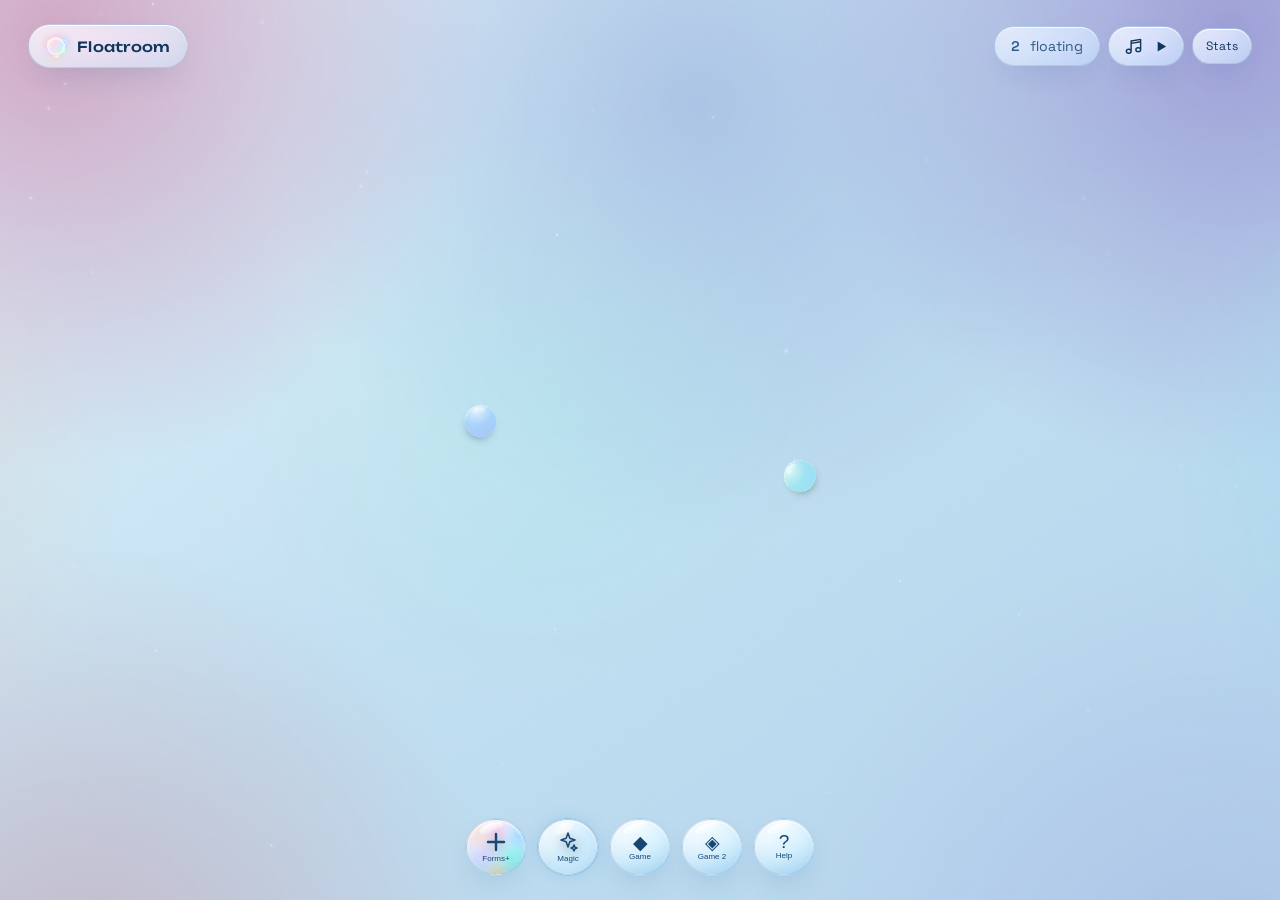
==== commit d4a5d035: "v.1.2.0" ====
--- a/docs/index.html
+++ b/docs/index.html
@@ -35,7 +35,7 @@
       <div class="distant-lights"></div>
       <div class="grain"></div>
     </div>
-    <div class="grid"></div>
+    <div class="grid" hidden></div>
   </div>
 
   <div id="map-world">
@@ -90,6 +90,13 @@
     <i aria-hidden="true"></i>
     <span>Combo <b id="game-combo">x1 (0)</b></span>
   </div>
+  <div id="game2-score" class="game-score game2-score glass-ui" aria-live="off" hidden>
+    <span>Survival <b id="game2-time">0.0s</b></span>
+    <i aria-hidden="true"></i>
+    <span>Record <b id="game2-record">0.0s</b></span>
+    <i aria-hidden="true"></i>
+    <span>Shields <b id="game2-shields">0</b></span>
+  </div>
 
   <div id="hint" class="hint hide" aria-live="polite">
     <span class="chip glass-ui">Bring matching forms together to split into four</span>
@@ -126,6 +133,10 @@
         <span class="button-plus" aria-hidden="true">◆</span>
         <span class="button-label" id="game-label">Game</span>
       </button>
+      <button id="game2" class="add glass-ui game-button" type="button" aria-label="Start survival game" aria-pressed="false">
+        <span class="button-plus" aria-hidden="true">◈</span>
+        <span class="button-label" id="game2-label">Game 2</span>
+      </button>
       <button id="help-toggle" class="add glass-ui help-toggle" type="button" aria-label="Show help text" aria-pressed="false">
         <span class="button-plus" aria-hidden="true">?</span>
         <span class="button-label">Help</span>
@@ -142,6 +153,14 @@
         <button id="light-effects" class="add glass-ui" type="button" aria-label="Choose a light effect">
           <span class="button-plus" aria-hidden="true">+</span>
           <span class="button-label">Light</span>
+        </button>
+        <button id="glow-toggle" class="add glass-ui" type="button" aria-label="Turn object glow on" aria-pressed="false" title="Object glow: off">
+          <span class="button-plus" aria-hidden="true">✦</span>
+          <span class="button-label">Glow</span>
+        </button>
+        <button id="grid-toggle" class="add glass-ui" type="button" aria-label="Show grid" aria-pressed="false" title="Grid: off">
+          <svg viewBox="0 0 24 24" width="24" height="24" aria-hidden="true"><path d="M4 4h16v16H4zM4 10h16M4 16h16M10 4v16m6-16v16" fill="none" stroke="currentColor" stroke-width="1.5" stroke-linejoin="round"/></svg>
+          <span class="button-label">Grid</span>
         </button>
         <button id="phenomena-effects" class="add glass-ui" type="button" aria-label="Choose a special effect">
           <span class="button-plus" aria-hidden="true">+</span>
@@ -168,7 +187,7 @@
           <span class="button-label">Advanced</span>
         </button>
         <button id="speed" class="add glass-ui" type="button" aria-label="Simulation speed 1 times" aria-pressed="false">
-          <svg viewBox="0 0 24 24" width="24" height="24" aria-hidden="true"><path d="M4 5v14l11-7L4 5Zm12 0v14l5-3.2V8.2L16 5Z" fill="none" stroke="currentColor" stroke-width="1.8" stroke-linejoin="round"/></svg>
+          <span class="button-plus speed-icon" aria-hidden="true">»</span>
           <span class="button-label" id="speed-label">1×</span>
         </button>
       </div>
--- a/docs/style.css
+++ b/docs/style.css
@@ -16,7 +16,6 @@
   -webkit-touch-callout: none;
   -webkit-tap-highlight-color: transparent;
 }
-
 #map-world {
   position: fixed; inset: 0; z-index: 1;
   width: 100vw; width: 100dvw;
@@ -31,7 +30,6 @@
   from { filter: hue-rotate(-8deg) saturate(1); }
   to { filter: hue-rotate(8deg) saturate(1.08); }
 }
-
 .backdrop-world {
   position: absolute; inset: -6%;
   transform: translate3d(0, 0, 0) scale(1.08);
@@ -104,9 +102,10 @@
 .grid {
   position: absolute; z-index: 2; inset: 0;
   background-image:
-    repeating-linear-gradient(0deg, rgba(255,255,255,.05) 0 1px, transparent 1px 56px),
-    repeating-linear-gradient(90deg, rgba(255,255,255,.05) 0 1px, transparent 1px 56px);
-}
+    repeating-linear-gradient(0deg, rgba(255,255,255,.01) 0 1px, transparent 1px 56px),
+    repeating-linear-gradient(90deg, rgba(255,255,255,.01) 0 1px, transparent 1px 56px);
+}
+.grid[hidden] { display: none; }
 
 .grain {
   position: absolute; z-index: 3; inset: -50%; pointer-events: none;
@@ -128,6 +127,26 @@
   cursor: grab;
 }
 .obj:active { cursor: grabbing; }
+.obj.game2-selectable::after {
+  content: "";
+  position: absolute; inset: -9px;
+  border: 2px solid hsl(var(--h) 100% 82% / .85);
+  border-radius: 50%;
+  box-shadow: 0 0 12px hsl(var(--h) 100% 72% / .62);
+  pointer-events: none;
+  animation: game2-select-pulse 1.6s ease-in-out infinite alternate;
+}
+.obj.game2-selectable:focus-visible { outline: 2px solid #fff; outline-offset: 10px; }
+.obj.game2-player .glass {
+  box-shadow:
+    inset 0 0 0 2px rgba(255,255,255,.92),
+    inset 0 0 24px hsl(var(--h) 100% 78% / .8),
+    0 0 25px hsl(var(--h) 100% 68% / .92),
+    0 0 58px hsl(var(--h) 100% 60% / .72);
+}
+@keyframes game2-select-pulse {
+  to { transform: scale(1.09); opacity: .45; }
+}
 .game-stone {
   position: absolute; z-index: 2147483647; width: var(--stone-size, 50px); height: var(--stone-size, 50px);
   margin: calc(var(--stone-size, 50px) / -2);
@@ -140,6 +159,17 @@
   color: #fff; font-size: calc(var(--stone-size, 50px) * .4); text-shadow: 0 0 8px #fff, 0 0 16px var(--stone-color);
   pointer-events: none;
 }
+.game2-pickup,
+.game2-shield {
+  position: absolute; z-index: 1102; width: 34px; height: 34px; margin: -17px;
+  display: grid; place-items: center; border: 1px solid rgba(224,255,249,.95);
+  border-radius: 50%; color: #eaffff; background: rgba(74,238,221,.26);
+  box-shadow: 0 0 12px rgba(82,255,229,.88), 0 0 28px rgba(68,186,255,.64), inset 0 0 10px rgba(255,255,255,.75);
+  font-size: 19px; text-shadow: 0 0 8px #fff; pointer-events: none;
+}
+.game2-pickup { animation: game2-pickup-pulse .8s ease-in-out infinite alternate; }
+.game2-shield { width: 26px; height: 26px; margin: -13px; font-size: 14px; }
+@keyframes game2-pickup-pulse { to { transform: scale(1.2); filter: brightness(1.3); } }
 .game-stone.is-target { border-width: 3px; animation: target-stone-blink .55s steps(2, end) infinite; }
 @keyframes target-stone-blink {
   50% { opacity: .3; transform: scale(1.12); box-shadow: 0 0 20px rgba(255,189,85,1), 0 0 44px rgba(255,93,83,.82), inset 0 0 10px rgba(255,255,255,.72); }
@@ -422,6 +452,7 @@
   padding: 9px 15px; border-radius: 999px;
   font-size: 12px; text-transform: uppercase; letter-spacing: .08em; white-space: nowrap;
 }
+.game2-score { top: calc(120px + env(safe-area-inset-top)); }
 .game-score[hidden] { display: none; }
 .game-score i { width: 4px; height: 4px; border-radius: 50%; background: rgba(255,255,255,.65); }
 .game-score b { font-variant-numeric: tabular-nums; }
@@ -480,6 +511,7 @@
   .stats-toggle { padding: 8px 10px; font-size: 11px; }
   .stats-panel { top: calc(58px + env(safe-area-inset-top)); right: 10px; }
   .game-score { top: calc(62px + env(safe-area-inset-top)); gap: 5px 8px; padding: 8px 10px; font-size: 10px; }
+  .game2-score { top: calc(110px + env(safe-area-inset-top)); gap: 5px 8px; padding: 8px 10px; font-size: 10px; }
   .hint {
     bottom: calc(126px + env(safe-area-inset-bottom));
     width: calc(100vw - 24px);
@@ -520,12 +552,15 @@
 .picker-options { display: grid; grid-template-columns: repeat(4, minmax(0, 1fr)); gap: 8px; }
 .picker-action {
   grid-column: 1 / -1;
-  min-height: 42px;
+  min-height: 56px;
   border: 1px solid rgba(255,255,255,.2);
   border-radius: 12px;
   color: #fff;
   background: rgba(255,255,255,.1);
-  font: inherit;
+  font-family: inherit;
+  font-size: 14px;
+  font-weight: 500;
+  line-height: 1.2;
   cursor: pointer;
 }
 .picker-action:hover, .picker-action:focus-visible { outline: none; background: rgba(255,255,255,.18); }
@@ -644,6 +679,10 @@
 #more:hover { filter: brightness(1.2); }
 #magic-menu .add { width: min(100%, 54px); height: 50px; gap: 1px; }
 #magic-menu .add svg { width: 15px; height: 15px; }
+#magic-menu #speed { width: min(100%, 62px); }
+#speed .speed-icon { font-size: 24px; letter-spacing: -.16em; padding-right: .16em; }
+#magic-menu #speed .speed-icon { font-size: 20px; }
+#magic-menu #speed .button-label { white-space: nowrap; overflow: visible; }
 #magic-menu .button-plus { font-size: 16px; }
 #magic-menu .button-label { font-size: 7px; letter-spacing: 0; }
 #more svg, #more .button-label { animation: magic-float 3.2s ease-in-out infinite; }
@@ -770,6 +809,19 @@
     0 0 calc(8px + 20px * var(--glow-strength, 0)) hsl(var(--h) 100% 72% / calc(.18 + .34 * var(--glow-strength, 0)));
   filter: brightness(calc(1 + .12 * var(--glow-strength, 0)));
 }
+.obj.magic-glow .glass {
+  box-shadow:
+    inset 0 0 0 1px rgba(255,255,255,.56),
+    inset 0 0 18px hsl(var(--h) 100% 78% / .76),
+    0 0 26px hsl(var(--h) 100% 68% / .72),
+    0 0 52px hsl(var(--h) 100% 62% / .48);
+  filter: brightness(1.16) saturate(1.3);
+}
+#room.dense .obj.magic-glow .glass {
+  box-shadow: 0 0 10px hsl(var(--h) 100% 68% / .42);
+  filter: brightness(1.08);
+}
+#room.crowded .obj.magic-glow .glass { box-shadow: none; filter: none; }
 .obj-exploding .glass { animation: object-explode .45s ease-out forwards; }
 @keyframes object-explode {
   35% { filter: brightness(2.2); box-shadow: 0 0 45px hsl(var(--h) 100% 75% / .9); }
@@ -809,14 +861,14 @@
 
 :root[data-theme="light"] body {
   color: #12375d;
-  background: linear-gradient(145deg, #eaf8ff, #cceaff 52%, #b6dcff);
+  background: linear-gradient(145deg, #e2f2fb, #c3e2f5 52%, #acd2f0);
 }
 :root[data-theme="light"] .backdrop {
-  background: linear-gradient(145deg, #eaf8ff, #c8eaff 52%, #bddcff);
+  background: linear-gradient(145deg, #e2f2fb, #c1e0f2 52%, #b4d5ee);
 }
 :root[data-theme="light"] .backdrop-world {
   opacity: .58;
-  filter: saturate(.48) brightness(1.2);
+  filter: saturate(.48) brightness(1.08);
 }
 :root[data-theme="light"] .grid {
   background-image:
@@ -891,6 +943,7 @@
   .picker { width: min(94vw, 420px); padding: 10px; }
   .picker-options { gap: 7px; }
   .picker-option { min-height: 48px; padding: 5px; font-size: 9px; }
+  .picker-action { min-height: 60px; font-size: 14px; }
   .form-sample { width: 23px; height: 23px; }
   .hint { bottom: calc(142px + env(safe-area-inset-bottom)); }
 }
@@ -912,7 +965,7 @@
 }
 
 @media (prefers-reduced-motion: reduce) {
-  .backdrop, .blob, .pearl .core, .orbit, .dot, .logo-dot, .field, .game-stone, .distant-light, #more::after, #more svg, #more .button-label, .recurring-spawn-point::before, .dvd-object .glass::after { animation: none; }
+  .backdrop, .blob, .pearl .core, .orbit, .dot, .logo-dot, .field, .game-stone, .distant-light, #more::after, #more svg, #more .button-label, .recurring-spawn-point::before, .dvd-object .glass::after, .game2-selectable::after, .game2-pickup { animation: none; }
   .backdrop-scene { transition: none; }
 }
 
